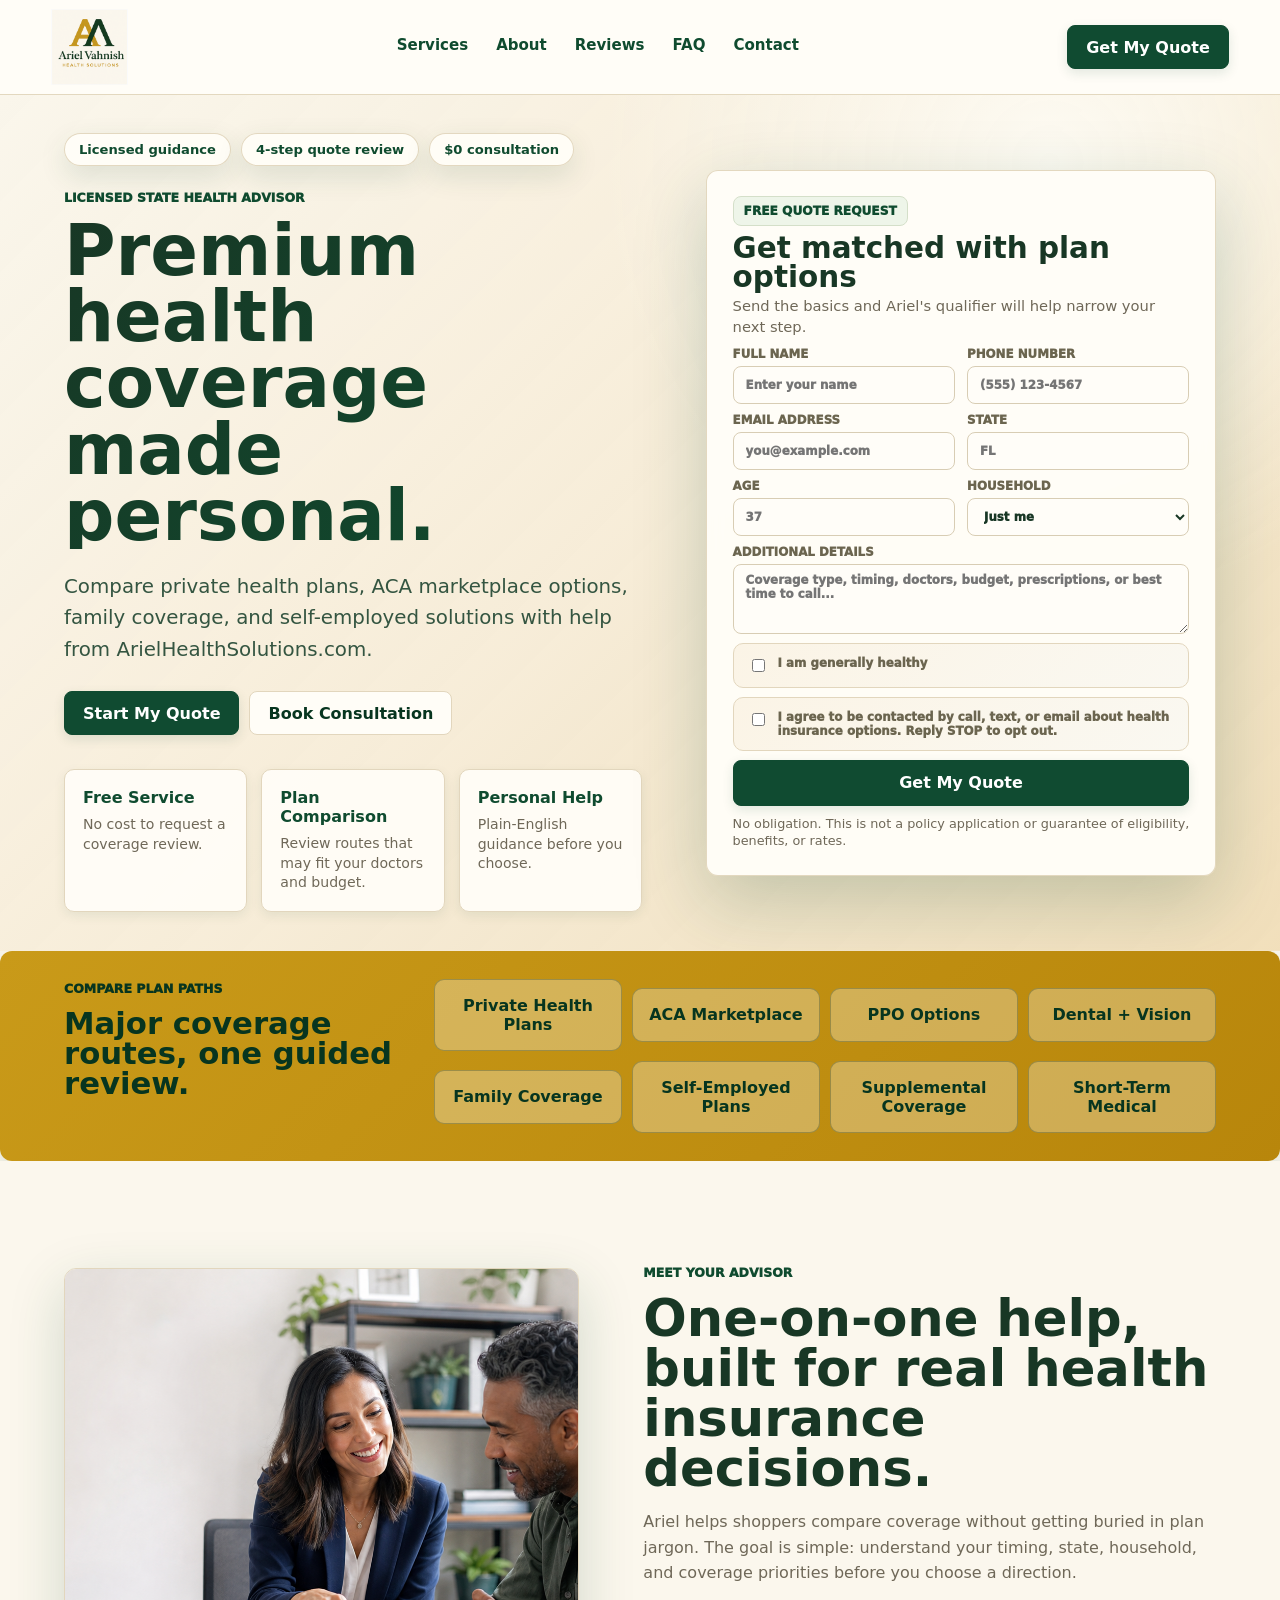
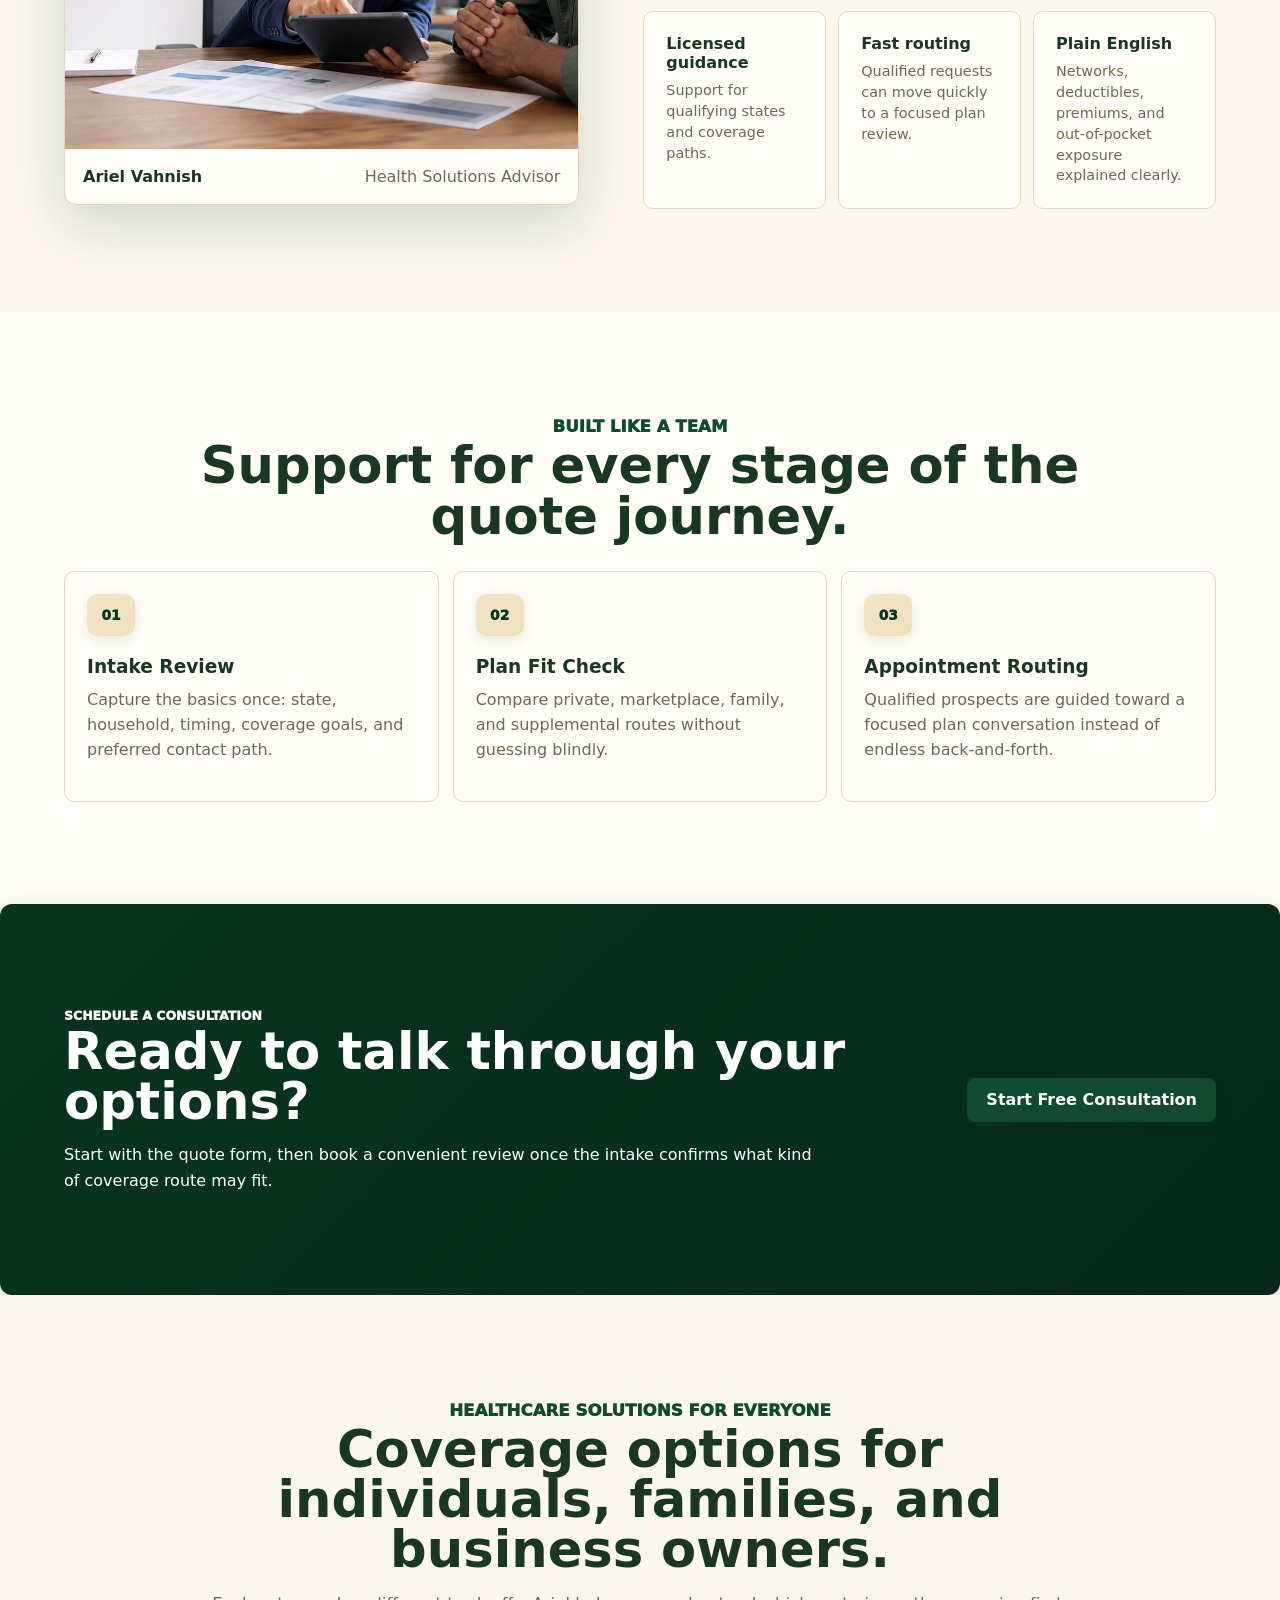
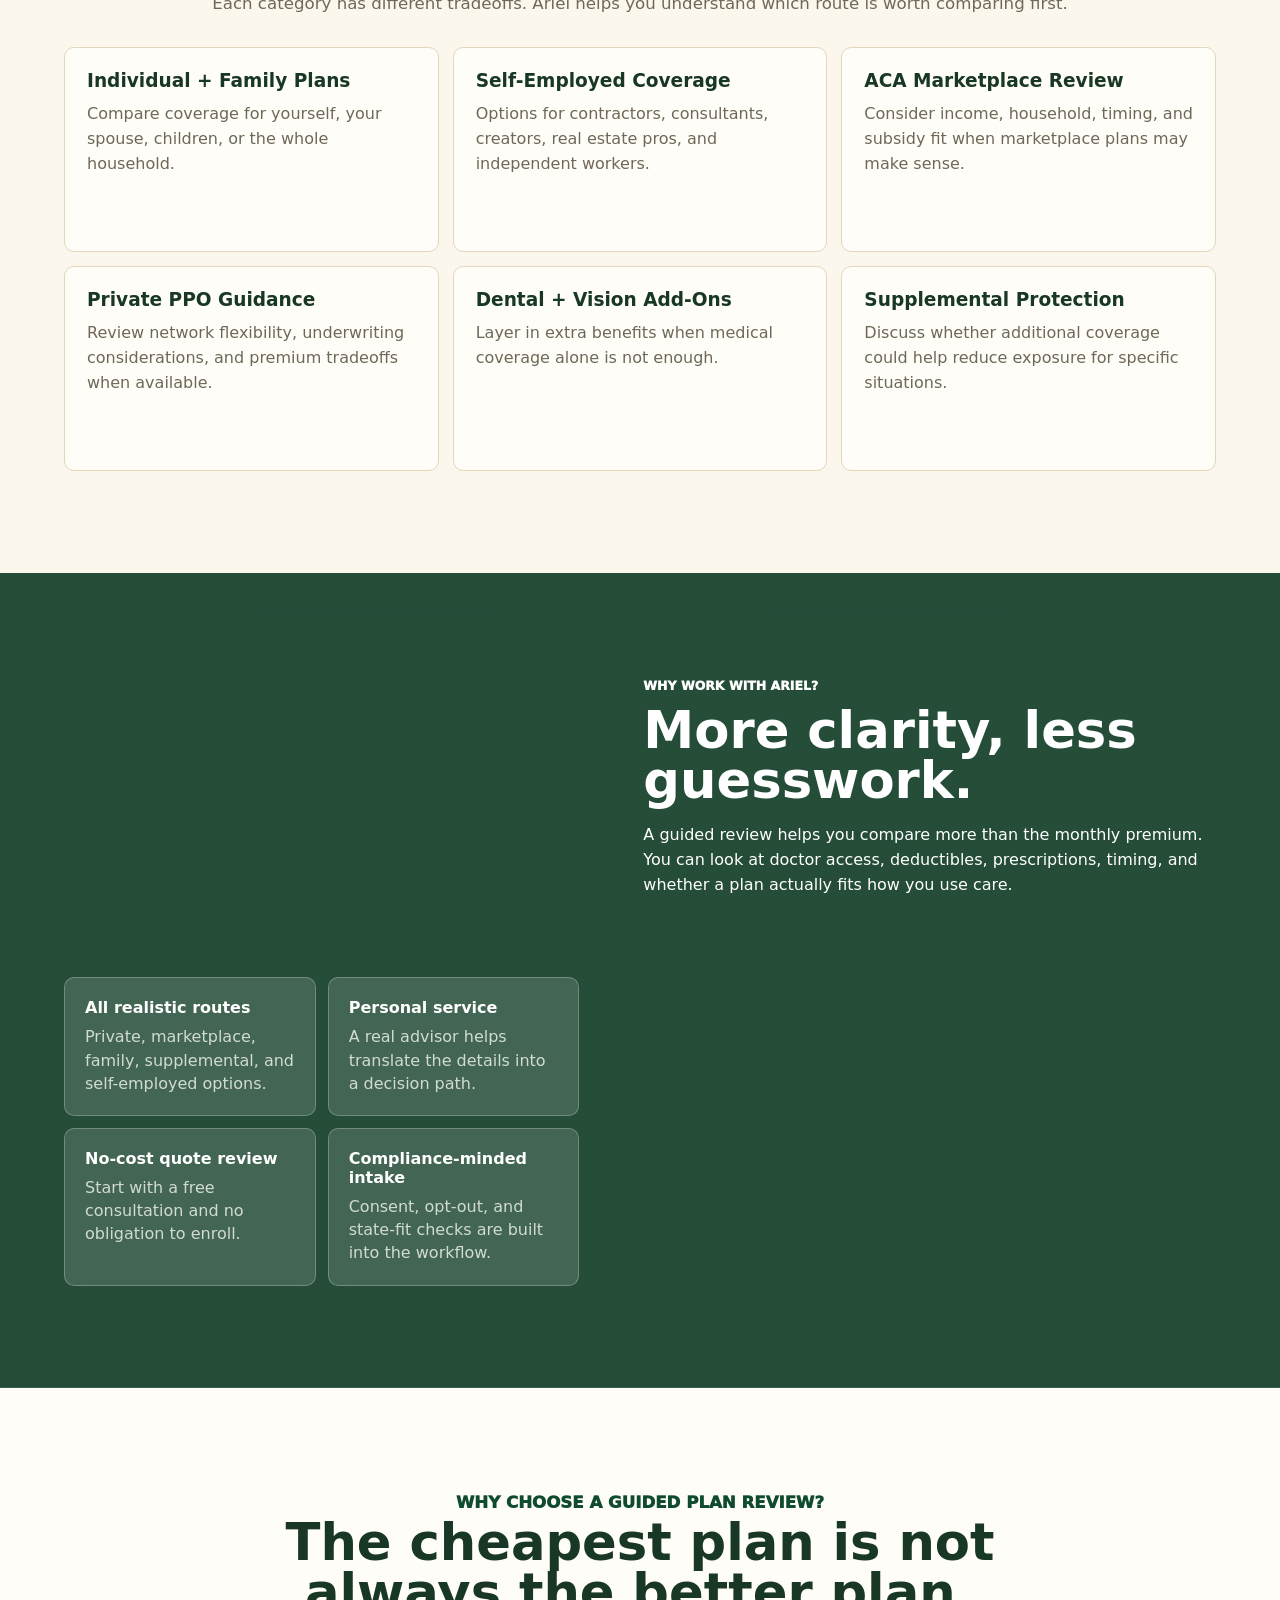
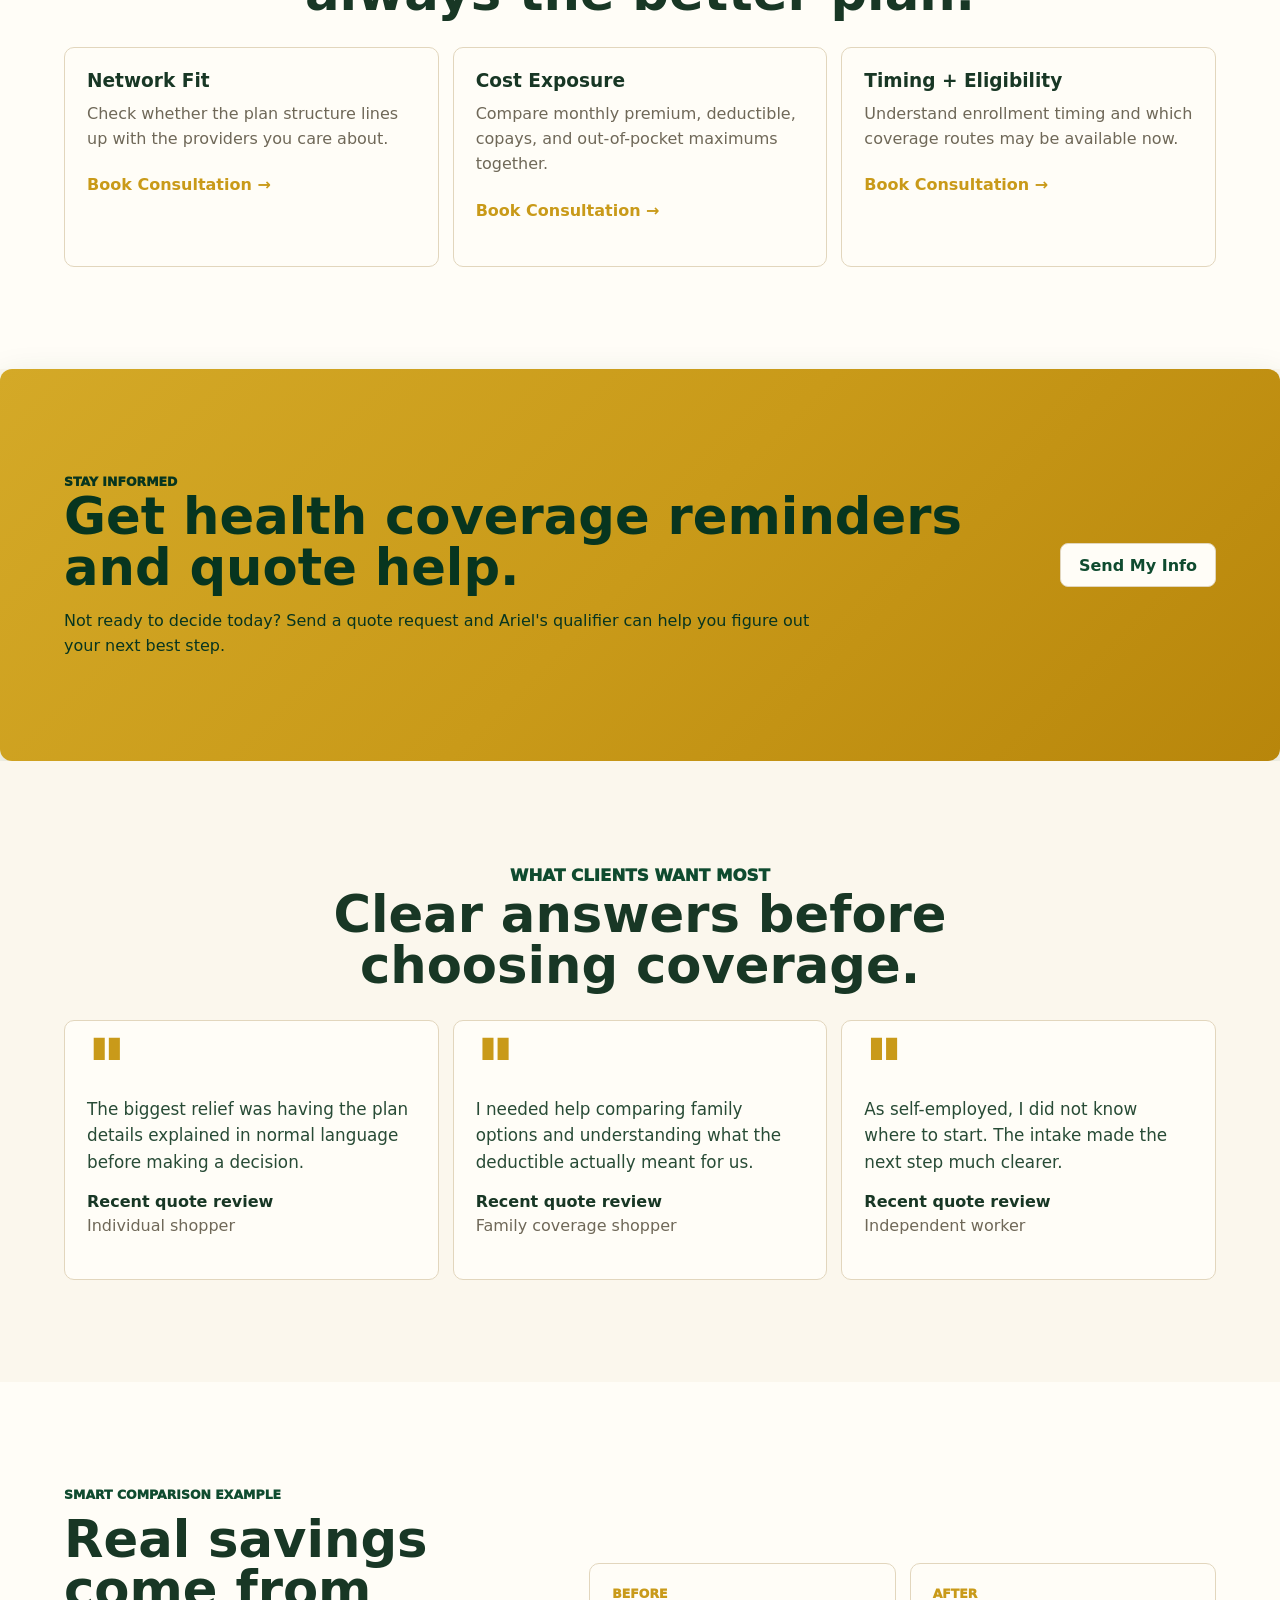
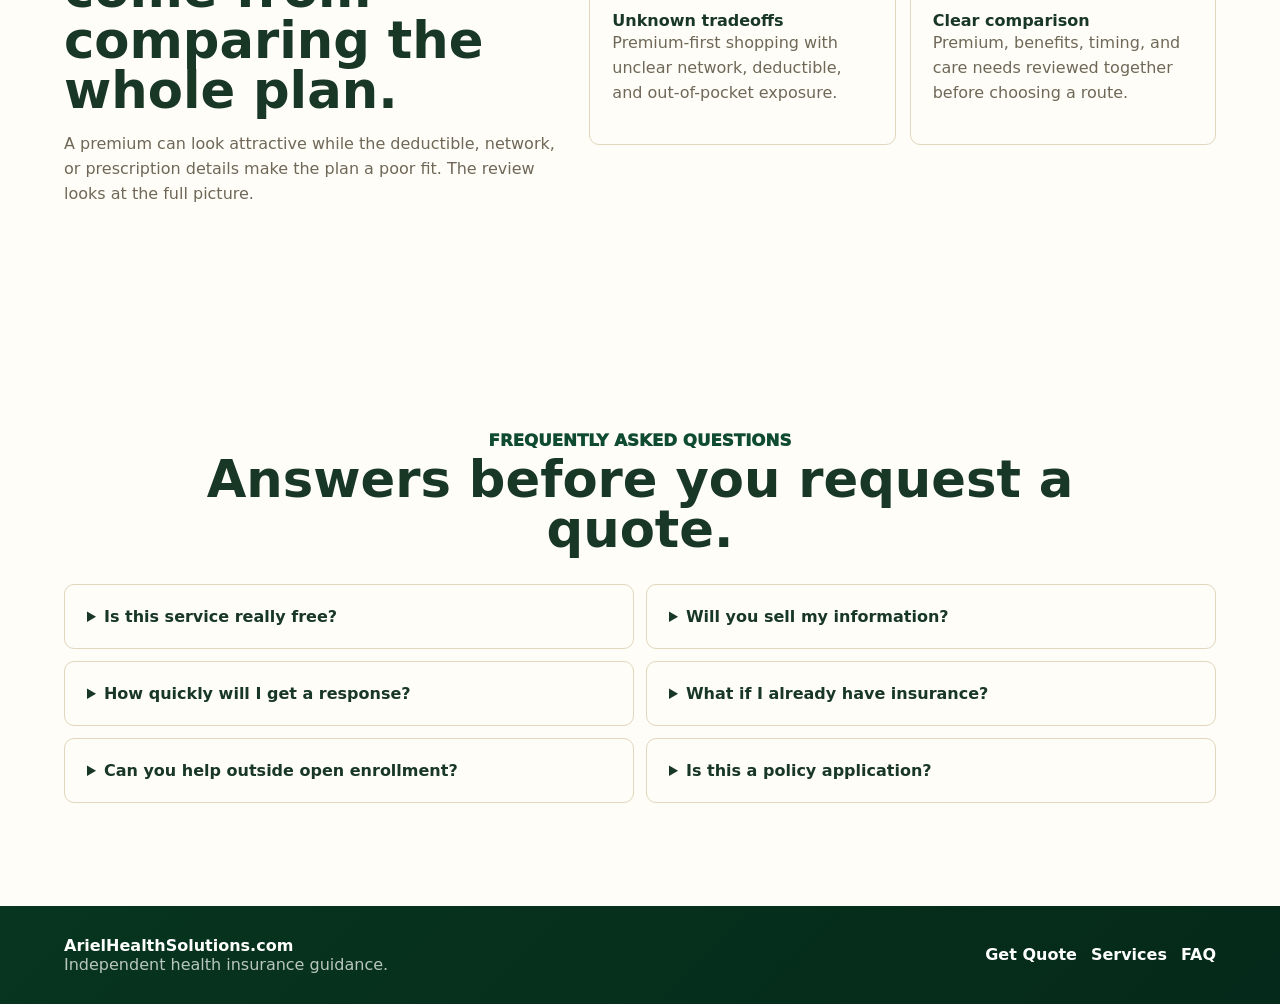
==== static/site.html @ a7f61a4c "Fix: remove conflicting root index.html to ensure landing page is served" ====
<!doctype html>
<html lang="en">
  <head>
    <meta charset="utf-8" />
    <meta name="viewport" content="width=device-width, initial-scale=1" />
    <meta
      name="description"
      content="ArielHealthSolutions.com helps individuals, families, and self-employed professionals compare health insurance options with a free guided quote review."
    />
    <title>ArielHealthSolutions.com</title>
    <link rel="canonical" href="https://arielhealthsolutions.com/" />
    <link rel="stylesheet" href="/static/site.css" />
  </head>
  <body>
    <header class="site-header" id="top">
      <a class="brand" href="#top" aria-label="ArielHealthSolutions.com home">
        <img class="brand-logo" src="/assets/ariel-vahnish-health-solutions-logo.png" alt="ArielHealthSolutions.com" />
      </a>
      <nav class="nav-links" aria-label="Primary navigation">
        <a href="#services">Services</a>
        <a href="#advisor">About</a>
        <a href="#reviews">Reviews</a>
        <a href="#faq">FAQ</a>
        <a href="#contact">Contact</a>
      </nav>
      <a class="nav-cta" href="#quote">Get My Quote</a>
    </header>

    <main>
      <section class="hero">
        <div class="hero-bg" aria-hidden="true"></div>
        <div class="hero-inner">
          <div class="hero-copy-block">
            <div class="hero-badges" aria-label="Service highlights">
              <span>Licensed guidance</span>
              <span>4-step quote review</span>
              <span>$0 consultation</span>
            </div>
            <p class="eyebrow">Licensed state health advisor</p>
            <h1>Premium health coverage made personal.</h1>
            <p class="hero-copy">
              Compare private health plans, ACA marketplace options, family coverage, and self-employed solutions with help from ArielHealthSolutions.com.
            </p>
            <div class="hero-actions">
              <a class="primary-link" href="#quote">Start My Quote</a>
              <a class="secondary-link" href="#booking">Book Consultation</a>
            </div>
            <div class="hero-feature-grid" aria-label="Quick reasons to request a quote">
              <article>
                <strong>Free Service</strong>
                <span>No cost to request a coverage review.</span>
              </article>
              <article>
                <strong>Plan Comparison</strong>
                <span>Review routes that may fit your doctors and budget.</span>
              </article>
              <article>
                <strong>Personal Help</strong>
                <span>Plain-English guidance before you choose.</span>
              </article>
            </div>
          </div>

          <form class="quote-form hero-form" id="quote" method="post" action="/quote" data-quote-form>
            <div class="form-heading">
              <span class="form-status" role="status" aria-live="polite" data-form-status>Free quote request</span>
              <h2>Get matched with plan options</h2>
              <p>Send the basics and Ariel's qualifier will help narrow your next step.</p>
            </div>
            <div class="field-grid">
              <label>
                Full name
                <input name="name" autocomplete="name" placeholder="Enter your name" required />
              </label>
              <label>
                Phone number
                <input name="phone" autocomplete="tel" inputmode="tel" placeholder="(555) 123-4567" required />
              </label>
            </div>
            <div class="field-grid">
              <label>
                Email address
                <input name="email" type="email" autocomplete="email" placeholder="you@example.com" />
              </label>
              <label>
                State
                <input name="state" autocomplete="address-level1" maxlength="2" placeholder="FL" required />
              </label>
            </div>
            <div class="field-grid">
              <label>
                Age
                <input name="age" type="number" min="18" max="99" inputmode="numeric" placeholder="37" />
              </label>
              <label>
                Household
                <select name="household_size">
                  <option value="1">Just me</option>
                  <option value="2">Two people</option>
                  <option value="3">Three people</option>
                  <option value="4">Four people</option>
                  <option value="5">Five or more</option>
                </select>
              </label>
            </div>
            <label>
              Additional details
              <textarea
                name="intent"
                rows="3"
                required
                placeholder="Coverage type, timing, doctors, budget, prescriptions, or best time to call..."
              ></textarea>
            </label>
            <label class="consent-row">
              <input type="checkbox" name="healthy" value="yes" />
              <span>I am generally healthy</span>
            </label>
            <label class="consent-row">
              <input type="checkbox" name="tcpa_consent" value="yes" required />
              <span>I agree to be contacted by call, text, or email about health insurance options. Reply STOP to opt out.</span>
            </label>
            <input type="hidden" name="source" value="Public Website" />
            <input
              type="hidden"
              name="consent_text"
              value="I agree to be contacted by call, text, or email about health insurance options. Reply STOP to opt out."
            />
            <button class="primary-button" type="submit">Get My Quote</button>
            <p class="form-note">No obligation. This is not a policy application or guarantee of eligibility, benefits, or rates.</p>
          </form>
        </div>
      </section>

      <section class="provider-strip" aria-label="Coverage comparison categories">
        <div>
          <p class="eyebrow">Compare plan paths</p>
          <h2>Major coverage routes, one guided review.</h2>
        </div>
        <div class="provider-marquee" aria-label="Common health coverage paths">
          <span>Private Health Plans</span>
          <span>ACA Marketplace</span>
          <span>PPO Options</span>
          <span>Dental + Vision</span>
          <span>Family Coverage</span>
          <span>Self-Employed Plans</span>
          <span>Supplemental Coverage</span>
          <span>Short-Term Medical</span>
        </div>
      </section>

      <section class="advisor-section" id="advisor">
        <div class="advisor-card">
          <img src="/assets/health-consultation-hero.png" alt="Health insurance consultation at a desk" />
          <div class="advisor-card-footer">
            <strong>Ariel Vahnish</strong>
            <span>Health Solutions Advisor</span>
          </div>
        </div>
        <div class="advisor-copy">
          <p class="eyebrow">Meet your advisor</p>
          <h2>One-on-one help, built for real health insurance decisions.</h2>
          <p>
            Ariel helps shoppers compare coverage without getting buried in plan jargon. The goal is simple: understand your timing, state, household, and coverage priorities before you choose a direction.
          </p>
          <div class="credential-grid">
            <article>
              <strong>Licensed guidance</strong>
              <span>Support for qualifying states and coverage paths.</span>
            </article>
            <article>
              <strong>Fast routing</strong>
              <span>Qualified requests can move quickly to a focused plan review.</span>
            </article>
            <article>
              <strong>Plain English</strong>
              <span>Networks, deductibles, premiums, and out-of-pocket exposure explained clearly.</span>
            </article>
          </div>
        </div>
      </section>

      <section class="team-section">
        <div class="section-heading centered">
          <p class="eyebrow">Built like a team</p>
          <h2>Support for every stage of the quote journey.</h2>
        </div>
        <div class="team-grid">
          <article>
            <span class="card-icon">01</span>
            <h3>Intake Review</h3>
            <p>Capture the basics once: state, household, timing, coverage goals, and preferred contact path.</p>
          </article>
          <article>
            <span class="card-icon">02</span>
            <h3>Plan Fit Check</h3>
            <p>Compare private, marketplace, family, and supplemental routes without guessing blindly.</p>
          </article>
          <article>
            <span class="card-icon">03</span>
            <h3>Appointment Routing</h3>
            <p>Qualified prospects are guided toward a focused plan conversation instead of endless back-and-forth.</p>
          </article>
        </div>
      </section>

      <section class="booking-section" id="booking">
        <div>
          <p class="eyebrow">Schedule a consultation</p>
          <h2>Ready to talk through your options?</h2>
          <p>
            Start with the quote form, then book a convenient review once the intake confirms what kind of coverage route may fit.
          </p>
        </div>
        <a class="primary-link" href="#quote">Start Free Consultation</a>
      </section>

      <section class="solutions-section" id="services">
        <div class="section-heading centered">
          <p class="eyebrow">Healthcare solutions for everyone</p>
          <h2>Coverage options for individuals, families, and business owners.</h2>
          <p>Each category has different tradeoffs. Ariel helps you understand which route is worth comparing first.</p>
        </div>
        <div class="solution-grid">
          <article>
            <h3>Individual + Family Plans</h3>
            <p>Compare coverage for yourself, your spouse, children, or the whole household.</p>
          </article>
          <article>
            <h3>Self-Employed Coverage</h3>
            <p>Options for contractors, consultants, creators, real estate pros, and independent workers.</p>
          </article>
          <article>
            <h3>ACA Marketplace Review</h3>
            <p>Consider income, household, timing, and subsidy fit when marketplace plans may make sense.</p>
          </article>
          <article>
            <h3>Private PPO Guidance</h3>
            <p>Review network flexibility, underwriting considerations, and premium tradeoffs when available.</p>
          </article>
          <article>
            <h3>Dental + Vision Add-Ons</h3>
            <p>Layer in extra benefits when medical coverage alone is not enough.</p>
          </article>
          <article>
            <h3>Supplemental Protection</h3>
            <p>Discuss whether additional coverage could help reduce exposure for specific situations.</p>
          </article>
        </div>
      </section>

      <section class="why-section">
        <div class="why-overlay" aria-hidden="true"></div>
        <div class="why-copy">
          <p class="eyebrow">Why work with Ariel?</p>
          <h2>More clarity, less guesswork.</h2>
          <p>
            A guided review helps you compare more than the monthly premium. You can look at doctor access, deductibles, prescriptions, timing, and whether a plan actually fits how you use care.
          </p>
        </div>
        <div class="why-grid">
          <article>
            <strong>All realistic routes</strong>
            <span>Private, marketplace, family, supplemental, and self-employed options.</span>
          </article>
          <article>
            <strong>Personal service</strong>
            <span>A real advisor helps translate the details into a decision path.</span>
          </article>
          <article>
            <strong>No-cost quote review</strong>
            <span>Start with a free consultation and no obligation to enroll.</span>
          </article>
          <article>
            <strong>Compliance-minded intake</strong>
            <span>Consent, opt-out, and state-fit checks are built into the workflow.</span>
          </article>
        </div>
      </section>

      <section class="plans-section">
        <div class="section-heading centered">
          <p class="eyebrow">Why choose a guided plan review?</p>
          <h2>The cheapest plan is not always the better plan.</h2>
        </div>
        <div class="plan-feature-grid">
          <article>
            <h3>Network Fit</h3>
            <p>Check whether the plan structure lines up with the providers you care about.</p>
            <a href="#quote">Book Consultation →</a>
          </article>
          <article>
            <h3>Cost Exposure</h3>
            <p>Compare monthly premium, deductible, copays, and out-of-pocket maximums together.</p>
            <a href="#quote">Book Consultation →</a>
          </article>
          <article>
            <h3>Timing + Eligibility</h3>
            <p>Understand enrollment timing and which coverage routes may be available now.</p>
            <a href="#quote">Book Consultation →</a>
          </article>
        </div>
      </section>

      <section class="newsletter-section" id="contact">
        <div>
          <p class="eyebrow">Stay informed</p>
          <h2>Get health coverage reminders and quote help.</h2>
          <p>Not ready to decide today? Send a quote request and Ariel's qualifier can help you figure out your next best step.</p>
        </div>
        <a class="secondary-link light" href="#quote">Send My Info</a>
      </section>

      <section class="reviews-section" id="reviews">
        <div class="section-heading centered">
          <p class="eyebrow">What clients want most</p>
          <h2>Clear answers before choosing coverage.</h2>
        </div>
        <div class="review-grid">
          <article>
            <span class="quote-mark">"</span>
            <p>The biggest relief was having the plan details explained in normal language before making a decision.</p>
            <strong>Recent quote review</strong>
            <span>Individual shopper</span>
          </article>
          <article>
            <span class="quote-mark">"</span>
            <p>I needed help comparing family options and understanding what the deductible actually meant for us.</p>
            <strong>Recent quote review</strong>
            <span>Family coverage shopper</span>
          </article>
          <article>
            <span class="quote-mark">"</span>
            <p>As self-employed, I did not know where to start. The intake made the next step much clearer.</p>
            <strong>Recent quote review</strong>
            <span>Independent worker</span>
          </article>
        </div>
      </section>

      <section class="savings-story">
        <div class="story-copy">
          <p class="eyebrow">Smart comparison example</p>
          <h2>Real savings come from comparing the whole plan.</h2>
          <p>
            A premium can look attractive while the deductible, network, or prescription details make the plan a poor fit. The review looks at the full picture.
          </p>
        </div>
        <div class="before-after">
          <article>
            <span>Before</span>
            <strong>Unknown tradeoffs</strong>
            <p>Premium-first shopping with unclear network, deductible, and out-of-pocket exposure.</p>
          </article>
          <article>
            <span>After</span>
            <strong>Clear comparison</strong>
            <p>Premium, benefits, timing, and care needs reviewed together before choosing a route.</p>
          </article>
        </div>
      </section>

      <section class="faq-section" id="faq">
        <div class="section-heading centered">
          <p class="eyebrow">Frequently asked questions</p>
          <h2>Answers before you request a quote.</h2>
        </div>
        <div class="faq-grid">
          <details>
            <summary>Is this service really free?</summary>
            <p>Yes. The quote request and initial consultation are free and have no obligation.</p>
          </details>
          <details>
            <summary>Will you sell my information?</summary>
            <p>Your request is used to follow up about health coverage options. You can opt out of text outreach by replying STOP.</p>
          </details>
          <details>
            <summary>How quickly will I get a response?</summary>
            <p>The qualifier is designed for fast follow-up, with timing depending on your request and contact availability.</p>
          </details>
          <details>
            <summary>What if I already have insurance?</summary>
            <p>You can still compare whether another route may fit your timing, budget, doctors, or household better.</p>
          </details>
          <details>
            <summary>Can you help outside open enrollment?</summary>
            <p>Possibly. Availability depends on your state, eligibility, timing, and whether private options fit your situation.</p>
          </details>
          <details>
            <summary>Is this a policy application?</summary>
            <p>No. This starts a quote review. Final eligibility, benefits, and rates depend on the plan and application details.</p>
          </details>
        </div>
      </section>
    </main>

    <footer class="site-footer">
      <div>
        <strong>ArielHealthSolutions.com</strong>
        <span>Independent health insurance guidance.</span>
      </div>
      <div class="footer-links">
        <a href="#quote">Get Quote</a>
        <a href="#services">Services</a>
        <a href="#faq">FAQ</a>
      </div>
    </footer>

    <a class="sticky-quote" href="#quote">Get My Quote</a>

    <script src="/static/site.js"></script>
  </body>
</html>
---- static/site.css ----
:root {
  color-scheme: light;
  --ink: #183725;
  --muted: #6f6858;
  --line: #e2d6bd;
  --paper: #fbf7ed;
  --panel: #fffdf7;
  --blue-soft: #f6ecd8;
  --blue: #104b31;
  --blue-dark: #07351f;
  --green: #0f4b2f;
  --green-soft: #eef5e9;
  --gold: #c99a19;
  --orange: #c99a19;
  --cream: #fbf7ed;
  --shadow: 0 18px 55px rgba(16, 75, 49, 0.18);
  --shadow-sm: 0 4px 12px rgba(16, 75, 49, 0.12);
  --shadow-lg: 0 24px 72px rgba(16, 75, 49, 0.22);
}

* {
  box-sizing: border-box;
}

html {
  scroll-behavior: smooth;
}

@keyframes fadeInUp {
  from {
    opacity: 0;
    transform: translateY(20px);
  }
  to {
    opacity: 1;
    transform: translateY(0);
  }
}

@keyframes slideInLeft {
  from {
    opacity: 0;
    transform: translateX(-30px);
  }
  to {
    opacity: 1;
    transform: translateX(0);
  }
}

@keyframes pulse {
  0%, 100% {
    opacity: 1;
  }
  50% {
    opacity: 0.85;
  }
}

@keyframes shimmer {
  0% {
    background-position: -1000px 0;
  }
  100% {
    background-position: 1000px 0;
  }
}

body {
  margin: 0;
  background: var(--paper);
  color: var(--ink);
  font-family: Inter, ui-sans-serif, system-ui, -apple-system, BlinkMacSystemFont, "Segoe UI", sans-serif;
}

button,
input,
select,
textarea {
  font: inherit;
}

a {
  color: inherit;
  text-decoration: none;
}

.site-header {
  align-items: center;
  background: rgba(255, 253, 247, 0.98);
  border-bottom: 1px solid rgba(226, 214, 189, 0.94);
  display: flex;
  gap: 22px;
  justify-content: space-between;
  left: 0;
  min-height: 94px;
  padding: 9px clamp(18px, 4vw, 58px);
  position: sticky;
  right: 0;
  top: 0;
  z-index: 20;
  backdrop-filter: blur(8px);
}

.brand {
  align-items: center;
  display: inline-flex;
  min-width: max-content;
}

.brand-logo {
  display: block;
  height: 76px;
  object-fit: contain;
  width: auto;
}

.nav-links {
  align-items: center;
  display: flex;
  gap: clamp(14px, 2.6vw, 28px);
}

.nav-links a {
  color: var(--green);
  font-size: 0.94rem;
  font-weight: 850;
  transition: all 0.3s ease;
  position: relative;
  padding-bottom: 4px;
}

.nav-links a:hover {
  color: var(--blue);
}

.nav-links a::after {
  content: '';
  position: absolute;
  bottom: 0;
  left: 0;
  width: 0;
  height: 2px;
  background: var(--blue);
  transition: width 0.3s ease;
}

.nav-links a:hover::after {
  width: 100%;
}

.nav-cta,
.primary-link,
.secondary-link,
.primary-button {
  align-items: center;
  border-radius: 8px;
  display: inline-flex;
  font-weight: 900;
  justify-content: center;
  min-height: 44px;
  padding: 0 18px;
  transition: all 0.3s cubic-bezier(0.16, 1, 0.3, 1);
}

.nav-cta,
.primary-link,
.primary-button {
  background: var(--blue);
  border: 1px solid var(--blue);
  color: #fff;
  box-shadow: var(--shadow-sm);
}

.nav-cta:hover,
.primary-link:hover,
.primary-button:hover {
  background: var(--blue-dark);
  border-color: var(--blue-dark);
  box-shadow: var(--shadow);
  transform: translateY(-2px);
}

.nav-cta:active,
.primary-link:active,
.primary-button:active {
  transform: translateY(0);
}

.secondary-link {
  background: var(--panel);
  border: 1px solid var(--line);
  color: var(--blue-dark);
  transition: all 0.3s ease;
}

.secondary-link:hover {
  border-color: var(--blue);
  background: #fafaf7;
  transform: translateY(-1px);
}

.secondary-link.light {
  background: var(--panel);
  color: var(--green);
}

.hero {
  background: var(--blue-soft);
  min-height: calc(100vh - 164px);
  overflow: hidden;
  position: relative;
}

.hero-bg {
  background:
    radial-gradient(circle at 82% 8%, rgba(255, 253, 247, 0.9), transparent 34%),
    linear-gradient(135deg, rgba(251, 247, 237, 0.98) 0%, rgba(246, 236, 216, 0.92) 50%, rgba(240, 220, 180, 0.85) 100%),
    url("health-consultation-hero.png");
  background-position: center;
  background-size: cover;
  inset: 0;
  opacity: 0.95;
  position: absolute;
}

.hero-inner {
  align-items: center;
  display: grid;
  gap: clamp(28px, 5vw, 72px);
  grid-template-columns: minmax(0, 1fr) minmax(380px, 510px);
  min-height: calc(100vh - 164px);
  padding: clamp(22px, 3vw, 42px) clamp(18px, 5vw, 72px) clamp(24px, 3vw, 44px);
  position: relative;
  z-index: 1;
}

.hero-copy-block {
  max-width: 760px;
  animation: slideInLeft 0.8s cubic-bezier(0.16, 1, 0.3, 1);
}

.hero-badges {
  display: flex;
  flex-wrap: wrap;
  gap: 10px;
  margin-bottom: 22px;
  animation: fadeInUp 0.8s ease-out;
}

.hero-badges span {
  background: rgba(255, 253, 247, 0.96);
  border: 1px solid rgba(226, 214, 189, 0.95);
  border-radius: 999px;
  box-shadow: 0 10px 28px rgba(16, 75, 49, 0.12);
  color: var(--green);
  font-size: 0.82rem;
  font-weight: 850;
  padding: 8px 14px;
  transition: all 0.3s ease;
}

.hero-badges span:hover {
  transform: translateY(-2px);
  box-shadow: 0 14px 36px rgba(16, 75, 49, 0.18);
  background: rgba(255, 253, 247, 1);
}

.eyebrow {
  color: var(--green);
  font-size: 0.78rem;
  font-weight: 950;
  letter-spacing: 0;
  margin: 0 0 10px;
  text-transform: uppercase;
}

h1,
h2,
h3,
p {
  margin-top: 0;
}

h1 {
  font-size: clamp(3rem, 5.5vw, 5.65rem);
  line-height: 0.94;
  margin-bottom: 22px;
  max-width: 13ch;
  background: linear-gradient(135deg, #183725 0%, #0f4b2f 100%);
  -webkit-background-clip: text;
  -webkit-text-fill-color: transparent;
  background-clip: text;
}

h2 {
  font-size: clamp(2rem, 4vw, 3.5rem);
  line-height: 0.98;
  margin-bottom: 16px;
}

h3 {
  font-size: 1.16rem;
  margin-bottom: 10px;
}

p {
  color: var(--muted);
  line-height: 1.58;
}

.hero-copy {
  color: #345541;
  font-size: clamp(1.05rem, 1.65vw, 1.24rem);
  max-width: 700px;
}

.hero-actions {
  display: flex;
  flex-wrap: wrap;
  gap: 10px;
  margin-top: 26px;
  animation: fadeInUp 0.9s cubic-bezier(0.16, 1, 0.3, 1) 0.1s backwards;
}

.hero-feature-grid {
  display: grid;
  gap: 14px;
  grid-template-columns: repeat(3, minmax(0, 1fr));
  margin-top: 34px;
}

.hero-feature-grid article {
  background: rgba(255, 253, 247, 0.96);
  border: 1px solid var(--line);
  border-radius: 10px;
  min-height: 112px;
  padding: 18px;
  transition: all 0.3s cubic-bezier(0.16, 1, 0.3, 1);
  box-shadow: 0 4px 12px rgba(16, 75, 49, 0.08);
}

.hero-feature-grid article:hover {
  transform: translateY(-4px);
  box-shadow: 0 12px 32px rgba(16, 75, 49, 0.15);
  background: rgba(255, 253, 247, 1);
  border-color: var(--gold);
}

.hero-feature-grid strong,
.hero-feature-grid span {
  display: block;
}

.hero-feature-grid strong {
  color: var(--green);
  font-size: 1rem;
  margin-bottom: 8px;
}

.hero-feature-grid span {
  color: var(--muted);
  font-size: 0.88rem;
  line-height: 1.4;
}

.quote-form {
  background: rgba(255, 253, 247, 0.98);
  border: 1px solid rgba(226, 214, 189, 0.95);
  border-radius: 12px;
  box-shadow: var(--shadow-lg);
  display: grid;
  gap: 9px;
  padding: clamp(16px, 2vw, 28px);
  animation: fadeInUp 1s cubic-bezier(0.16, 1, 0.3, 1) 0.2s backwards;
  backdrop-filter: blur(8px);
}

.form-heading h2 {
  font-size: clamp(1.55rem, 2.3vw, 2.08rem);
  margin-bottom: 4px;
}

.form-heading p {
  font-size: 0.92rem;
  line-height: 1.42;
  margin-bottom: 0;
}

.form-status {
  align-items: center;
  background: var(--green-soft);
  border: 1px solid #d4dfc9;
  border-radius: 8px;
  color: var(--green);
  display: inline-flex;
  font-size: 0.76rem;
  font-weight: 950;
  margin-bottom: 8px;
  min-height: 30px;
  padding: 6px 10px;
  text-transform: uppercase;
}

.field-grid {
  display: grid;
  gap: 12px;
  grid-template-columns: repeat(2, minmax(0, 1fr));
}

label {
  color: #6b654f;
  display: grid;
  font-size: 0.74rem;
  font-weight: 950;
  gap: 5px;
  text-transform: uppercase;
}

input,
select,
textarea {
  background: #fffdf8;
  border: 1.5px solid #d8cdb4;
  border-radius: 8px;
  color: var(--ink);
  min-height: 38px;
  outline: none;
  padding: 8px 12px;
  width: 100%;
  transition: all 0.3s ease;
}

textarea {
  min-height: 70px;
  resize: vertical;
}

input:focus,
select:focus,
textarea:focus {
  border-color: var(--gold);
  box-shadow: 0 0 0 4px rgba(201, 154, 25, 0.15), inset 0 0 0 1px rgba(201, 154, 25, 0.1);
  background: #fffef9;
  transform: scale(1.01);
}

.consent-row {
  align-items: flex-start;
  background: linear-gradient(135deg, #fbf4e6 0%, #faf8f1 100%);
  border: 1px solid var(--line);
  border-radius: 10px;
  display: flex;
  gap: 10px;
  padding: 12px 14px;
  text-transform: none;
  transition: all 0.3s ease;
}

.consent-row:hover {
  background: linear-gradient(135deg, #fdf6e8 0%, #fcfaf3 100%);
  border-color: rgba(201, 154, 25, 0.3);
}

.consent-row input {
  flex: 0 0 auto;
  margin-top: 3px;
  min-height: auto;
  width: auto;
}

.primary-button {
  cursor: pointer;
  min-height: 46px;
  width: 100%;
}

.form-note {
  font-size: 0.8rem;
  line-height: 1.35;
  margin-bottom: 0;
}

.provider-strip {
  background: linear-gradient(135deg, var(--orange) 0%, #b8860b 100%);
  color: var(--blue-dark);
  display: grid;
  gap: 18px;
  grid-template-columns: minmax(240px, 0.45fr) minmax(0, 1fr);
  padding: 28px clamp(18px, 5vw, 72px);
  border-radius: 12px;
  box-shadow: 0 12px 36px rgba(16, 75, 49, 0.15);
}

.provider-strip .eyebrow,
.provider-strip h2 {
  color: var(--blue-dark);
}

.provider-strip h2 {
  font-size: clamp(1.55rem, 2.4vw, 2.35rem);
  margin: 0;
}

.provider-marquee {
  align-items: center;
  display: grid;
  gap: 10px;
  grid-template-columns: repeat(4, minmax(0, 1fr));
}

.provider-marquee span {
  background: rgba(255, 253, 247, 0.3);
  border: 1px solid rgba(24, 55, 37, 0.3);
  border-radius: 10px;
  color: var(--blue-dark);
  font-weight: 900;
  min-height: 54px;
  padding: 16px;
  text-align: center;
  transition: all 0.3s ease;
}

.provider-marquee span:hover {
  background: rgba(255, 253, 247, 0.5);
  border-color: rgba(24, 55, 37, 0.5);
  transform: translateY(-2px);
}

.advisor-section,
.team-section,
.booking-section,
.solutions-section,
.why-section,
.plans-section,
.newsletter-section,
.reviews-section,
.savings-story,
.faq-section,
.site-footer {
  padding: clamp(56px, 8vw, 104px) clamp(18px, 5vw, 72px);
}

.advisor-section {
  align-items: center;
  background: var(--paper);
  display: grid;
  gap: clamp(28px, 5vw, 72px);
  grid-template-columns: minmax(320px, 0.9fr) minmax(0, 1fr);
}

.advisor-card {
  background: var(--panel);
  border: 1px solid var(--line);
  border-radius: 12px;
  box-shadow: var(--shadow);
  overflow: hidden;
  transition: all 0.3s cubic-bezier(0.16, 1, 0.3, 1);
}

.advisor-card:hover {
  transform: translateY(-8px);
  box-shadow: var(--shadow-lg);
}

.advisor-card img {
  display: block;
  height: 480px;
  object-fit: cover;
  object-position: 68% center;
  width: 100%;
}

.advisor-card-footer {
  align-items: center;
  display: flex;
  justify-content: space-between;
  gap: 16px;
  padding: 18px;
}

.advisor-card-footer strong,
.advisor-card-footer span {
  display: block;
}

.advisor-card-footer span {
  color: var(--muted);
}

.advisor-copy {
  max-width: 720px;
}

.credential-grid {
  display: grid;
  gap: 12px;
  grid-template-columns: repeat(3, minmax(0, 1fr));
  margin-top: 26px;
}

.credential-grid article,
.team-grid article,
.solution-grid article,
.plan-feature-grid article,
.review-grid article,
.before-after article,
details {
  background: var(--panel);
  border: 1px solid var(--line);
  border-radius: 10px;
  padding: 22px;
  transition: all 0.3s ease;
}

.credential-grid article:hover,
.team-grid article:hover,
.solution-grid article:hover,
.plan-feature-grid article:hover,
.review-grid article:hover {
  transform: translateY(-4px);
  box-shadow: 0 12px 28px rgba(16, 75, 49, 0.12);
  border-color: rgba(201, 154, 25, 0.4);
}

.credential-grid strong,
.credential-grid span {
  display: block;
}

.credential-grid strong {
  margin-bottom: 8px;
}

.credential-grid span {
  color: var(--muted);
  font-size: 0.9rem;
  line-height: 1.45;
}

.team-section,
.plans-section,
.faq-section {
  background: var(--panel);
}

.section-heading {
  margin-bottom: 30px;
}

.section-heading.centered {
  margin-left: auto;
  margin-right: auto;
  max-width: 880px;
  text-align: center;
}

.section-heading p {
  font-size: 1.04rem;
  margin-bottom: 0;
}

.team-grid,
.plan-feature-grid,
.review-grid {
  display: grid;
  gap: 14px;
  grid-template-columns: repeat(3, minmax(0, 1fr));
}

.card-icon {
  align-items: center;
  background: linear-gradient(135deg, #f3e5c4 0%, #efe0bc 100%);
  border-radius: 10px;
  color: var(--blue-dark);
  display: inline-flex;
  font-size: 0.86rem;
  font-weight: 950;
  height: 42px;
  justify-content: center;
  margin-bottom: 20px;
  width: 48px;
  box-shadow: 0 4px 12px rgba(16, 75, 49, 0.1);
  transition: all 0.3s ease;
}

.card-icon:hover {
  transform: scale(1.08);
  box-shadow: 0 8px 20px rgba(16, 75, 49, 0.15);
}

.booking-section {
  align-items: center;
  background: linear-gradient(135deg, var(--blue-dark) 0%, #05291a 100%);
  color: #fff;
  display: grid;
  gap: 22px;
  grid-template-columns: minmax(0, 1fr) auto;
  border-radius: 12px;
  box-shadow: 0 12px 36px rgba(16, 75, 49, 0.2);
}

.booking-section .eyebrow,
.booking-section h2,
.booking-section p {
  color: #fff;
}

.booking-section p {
  max-width: 760px;
  margin-bottom: 0;
}

.solutions-section {
  background: var(--paper);
}

.solution-grid {
  display: grid;
  gap: 14px;
  grid-template-columns: repeat(3, minmax(0, 1fr));
}

.solution-grid article {
  min-height: 205px;
}

.why-section {
  background:
    linear-gradient(rgba(7, 53, 31, 0.88), rgba(7, 53, 31, 0.88)),
    url("health-consultation-hero.png");
  background-position: center;
  background-size: cover;
  color: #fff;
  display: grid;
  gap: clamp(28px, 5vw, 70px);
  grid-template-columns: minmax(0, 0.9fr) minmax(360px, 1fr);
}

.why-section .eyebrow,
.why-section h2,
.why-section p {
  color: #fff;
}

.why-grid {
  display: grid;
  gap: 12px;
  grid-template-columns: repeat(2, minmax(0, 1fr));
}

.why-grid article {
  background: rgba(255, 255, 255, 0.14);
  border: 1px solid rgba(255, 255, 255, 0.25);
  border-radius: 10px;
  padding: 20px;
  transition: all 0.3s ease;
  backdrop-filter: blur(8px);
}

.why-grid article:hover {
  background: rgba(255, 255, 255, 0.18);
  border-color: rgba(201, 154, 25, 0.3);
  transform: translateY(-4px);
  box-shadow: 0 12px 28px rgba(0, 0, 0, 0.1);
}

.why-grid strong,
.why-grid span {
  display: block;
}

.why-grid strong {
  color: #fff;
  margin-bottom: 8px;
}

.why-grid span {
  color: rgba(255, 255, 255, 0.76);
  line-height: 1.45;
}

.plan-feature-grid article {
  min-height: 220px;
}

.plan-feature-grid a {
  color: var(--gold);
  display: inline-block;
  font-weight: 900;
  margin-top: 8px;
}

.newsletter-section {
  align-items: center;
  background: linear-gradient(135deg, #d4a927 0%, #c99a19 50%, #b8860b 100%);
  color: var(--blue-dark);
  display: grid;
  gap: 20px;
  grid-template-columns: minmax(0, 1fr) auto;
  border-radius: 12px;
  box-shadow: 0 12px 36px rgba(16, 75, 49, 0.15);
}

.newsletter-section .eyebrow,
.newsletter-section h2,
.newsletter-section p {
  color: var(--blue-dark);
}

.newsletter-section p {
  max-width: 760px;
  margin-bottom: 0;
}

.reviews-section {
  background: var(--paper);
}

.review-grid article {
  min-height: 260px;
}

.quote-mark {
  color: var(--gold);
  display: block;
  font-size: 4.4rem;
  font-weight: 950;
  line-height: 0.75;
}

.review-grid p {
  color: #284b36;
  font-size: 1.05rem;
}

.review-grid strong,
.review-grid span:last-child {
  display: block;
}

.review-grid span:last-child {
  color: var(--muted);
  margin-top: 5px;
}

.savings-story {
  align-items: center;
  background: var(--panel);
  display: grid;
  gap: 24px;
  grid-template-columns: minmax(0, 0.8fr) minmax(360px, 1fr);
}

.before-after {
  display: grid;
  gap: 14px;
  grid-template-columns: repeat(2, minmax(0, 1fr));
}

.before-after span,
.before-after strong {
  display: block;
}

.before-after span {
  color: var(--gold);
  font-size: 0.78rem;
  font-weight: 950;
  margin-bottom: 10px;
  text-transform: uppercase;
}

.faq-grid {
  display: grid;
  gap: 12px;
  grid-template-columns: repeat(2, minmax(0, 1fr));
}

summary {
  cursor: pointer;
  font-weight: 900;
}

details p {
  margin: 12px 0 0;
}

.site-footer {
  align-items: center;
  background: linear-gradient(135deg, var(--blue-dark) 0%, #05291a 100%);
  color: #fff;
  display: flex;
  justify-content: space-between;
  padding-bottom: 30px;
  padding-top: 30px;
}

.site-footer strong,
.site-footer span {
  display: block;
}

.site-footer span {
  color: rgba(255, 255, 255, 0.72);
}

.footer-links {
  display: flex;
  flex-wrap: wrap;
  gap: 14px;
}

.footer-links a {
  color: #fff;
  font-weight: 850;
}

.sticky-quote {
  background: linear-gradient(135deg, var(--blue) 0%, var(--blue-dark) 100%);
  border-radius: 10px;
  bottom: 14px;
  box-shadow: 0 20px 48px rgba(16, 75, 49, 0.32);
  color: #fff;
  display: none;
  font-weight: 950;
  left: 18px;
  min-height: 48px;
  padding: 14px 18px;
  position: fixed;
  right: 18px;
  text-align: center;
  z-index: 30;
  transition: all 0.3s cubic-bezier(0.16, 1, 0.3, 1);
  animation: slideInUp 0.5s ease-out;
}

@keyframes slideInUp {
  from {
    opacity: 0;
    transform: translateY(40px);
  }
  to {
    opacity: 1;
    transform: translateY(0);
  }
}

.sticky-quote:hover {
  transform: translateY(-2px);
  box-shadow: 0 24px 56px rgba(16, 75, 49, 0.36);
}

.sticky-quote.is-hidden {
  display: none;
}

.thank-you-page {
  align-items: center;
  background: var(--paper);
  display: flex;
  min-height: 100vh;
  padding: clamp(24px, 6vw, 72px);
}

.thank-you-panel {
  background: var(--panel);
  border: 1px solid var(--line);
  border-radius: 12px;
  box-shadow: var(--shadow-lg);
  margin: 0 auto;
  max-width: 720px;
  padding: clamp(28px, 6vw, 56px);
  text-align: center;
  animation: fadeInUp 0.8s cubic-bezier(0.16, 1, 0.3, 1);
}

.thank-you-panel .brand-logo {
  height: 120px;
  margin: 0 auto 24px;
}

.thank-you-panel h1 {
  font-size: clamp(2.25rem, 5vw, 4.35rem);
  max-width: none;
}

.thank-you-panel p {
  font-size: 1.08rem;
  margin-left: auto;
  margin-right: auto;
  max-width: 560px;
}

.thank-you-panel .primary-link {
  margin-top: 16px;
}

@media (max-width: 1120px) {
  .hero-inner,
  .provider-strip,
  .advisor-section,
  .why-section,
  .savings-story {
    grid-template-columns: 1fr;
  }

  .hero-inner {
    align-items: start;
  }

  .hero-copy-block,
  .hero-form {
    max-width: 780px;
  }

  .provider-marquee,
  .solution-grid,
  .credential-grid {
    grid-template-columns: repeat(2, minmax(0, 1fr));
  }
}

@media (max-width: 780px) {
  .site-header {
    min-height: 78px;
    padding: 10px 14px;
  }

  .brand-logo {
    height: 58px;
  }

  .nav-links {
    display: none;
  }

  .nav-cta {
    min-height: 40px;
    padding: 0 13px;
  }

  .hero,
  .hero-inner {
    min-height: auto;
  }

  .hero-bg {
    background:
      linear-gradient(0deg, rgba(251, 247, 237, 1) 0%, rgba(251, 247, 237, 0.96) 52%, rgba(246, 236, 216, 0.74) 100%),
      url("health-consultation-hero.png");
    background-position: 58% top;
    background-size: auto 560px;
    background-repeat: no-repeat;
  }

  .hero-inner {
    gap: 24px;
    padding: 210px 18px 48px;
  }

  h1 {
    font-size: clamp(2.65rem, 13vw, 4.2rem);
  }

  .hero-feature-grid,
  .field-grid,
  .provider-marquee,
  .credential-grid,
  .team-grid,
  .solution-grid,
  .why-grid,
  .plan-feature-grid,
  .review-grid,
  .before-after,
  .faq-grid,
  .booking-section,
  .newsletter-section {
    grid-template-columns: 1fr;
  }

  .hero-feature-grid {
    display: none;
  }

  .advisor-card img {
    height: 320px;
  }

  .booking-section,
  .newsletter-section,
  .site-footer {
    align-items: flex-start;
  }

  .site-footer {
    flex-direction: column;
    gap: 16px;
    padding-bottom: 86px;
  }

  .sticky-quote {
    display: block;
  }
}

@media (max-width: 440px) {
  .hero-actions,
  .footer-links {
    flex-direction: column;
  }

  .primary-link,
  .secondary-link {
    width: 100%;
  }
}
/* Cache bust 1782755753 */
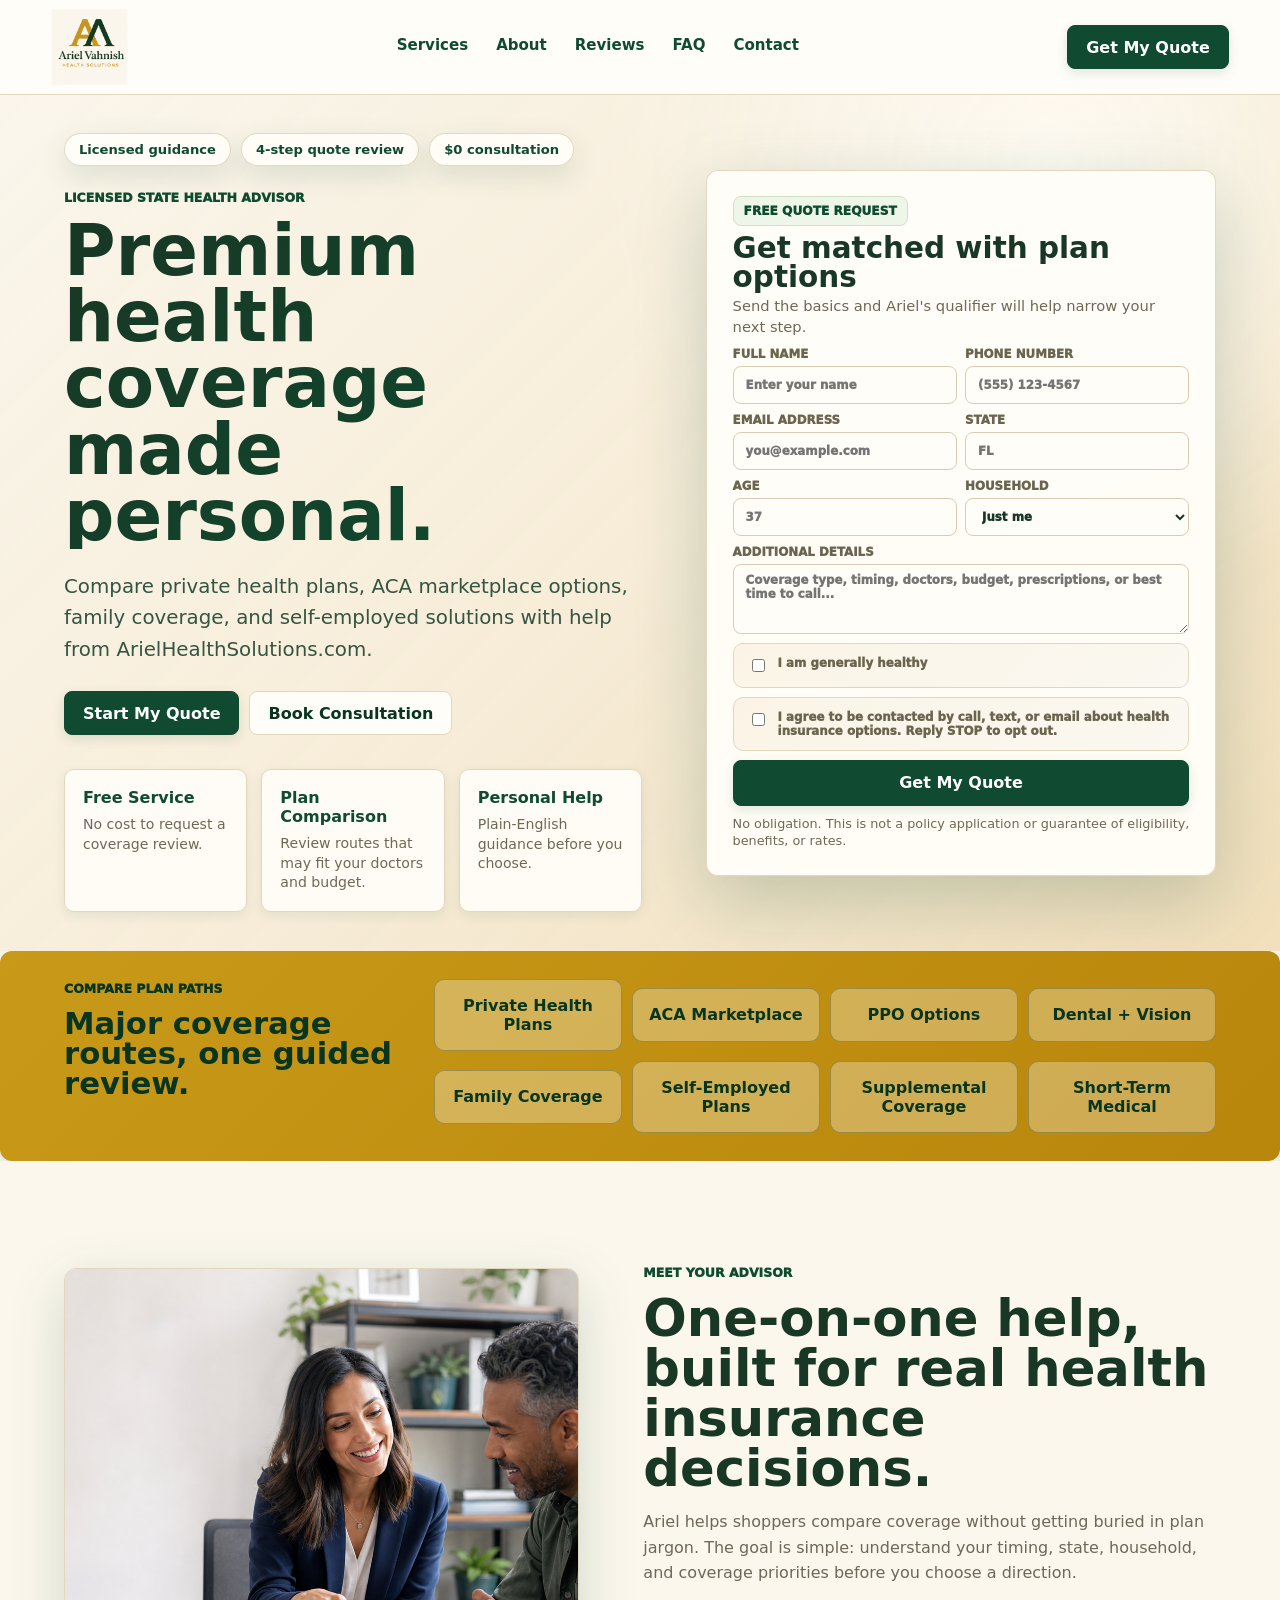
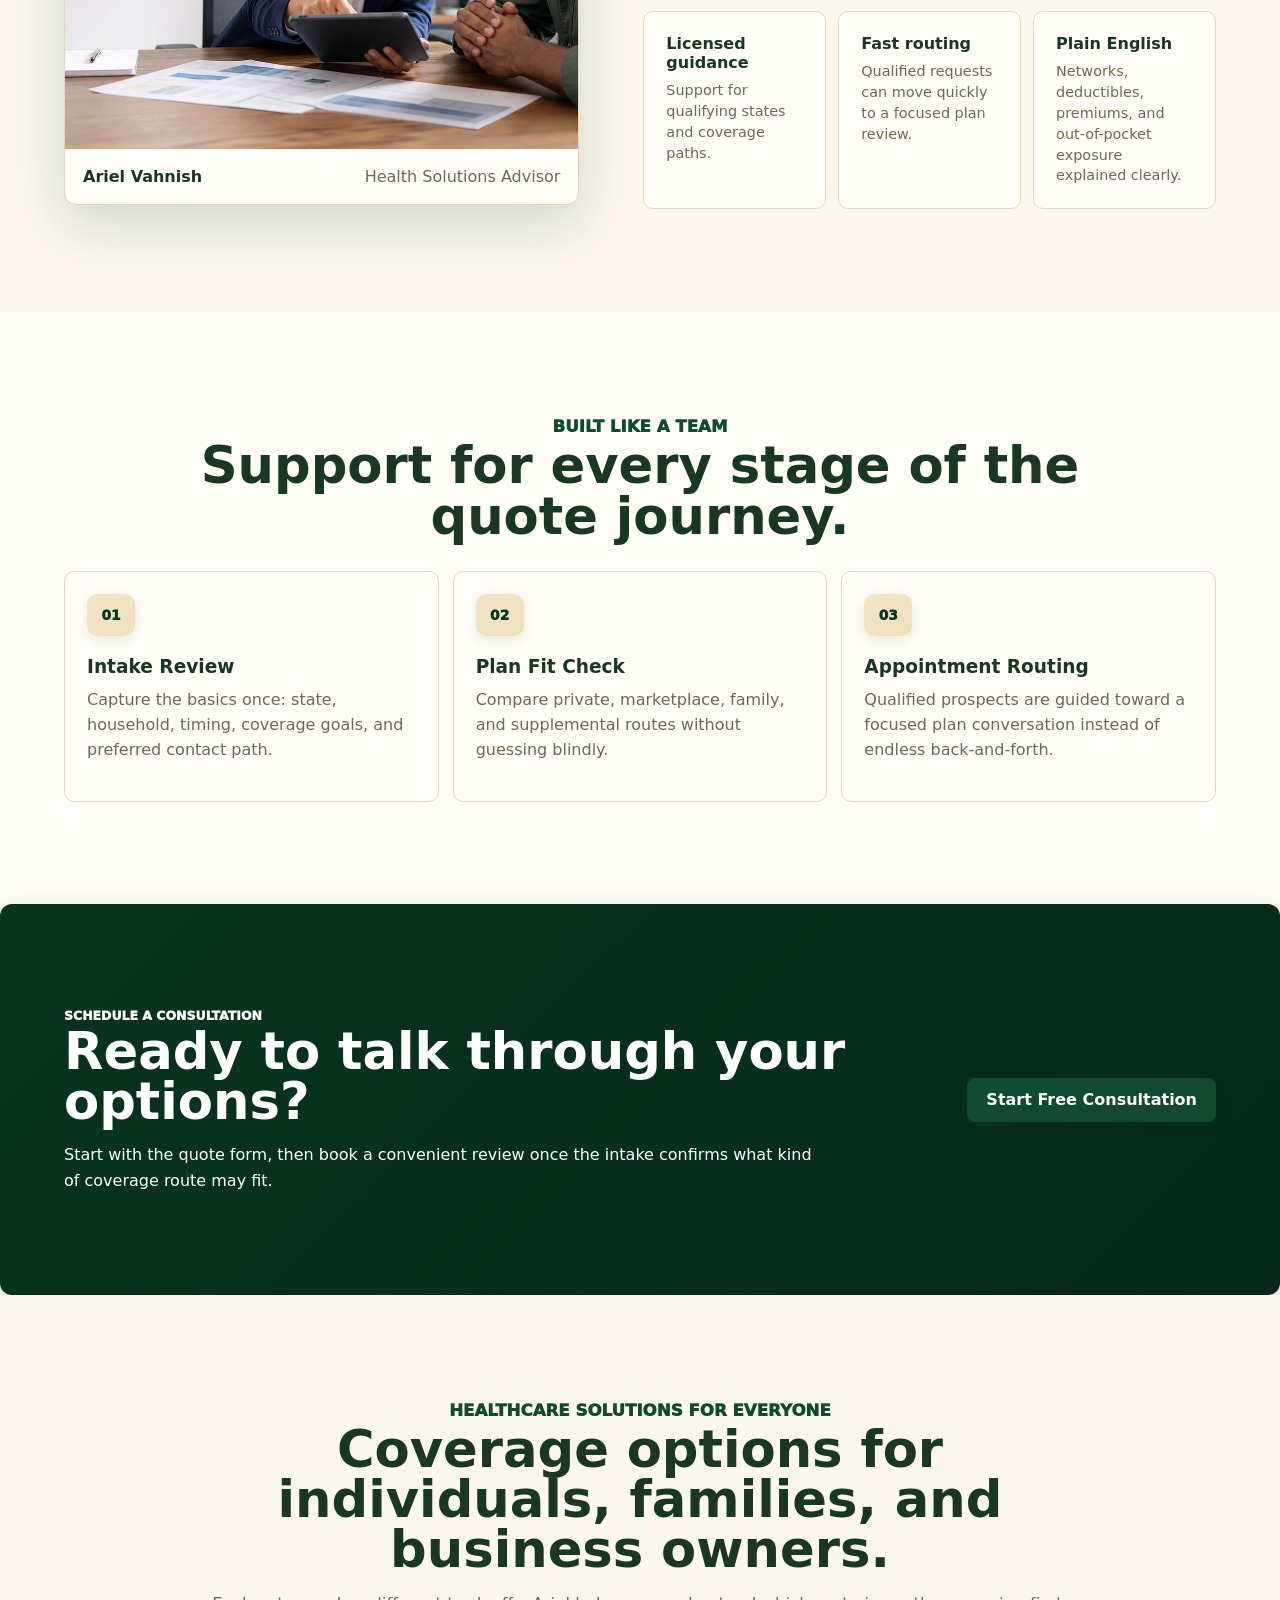
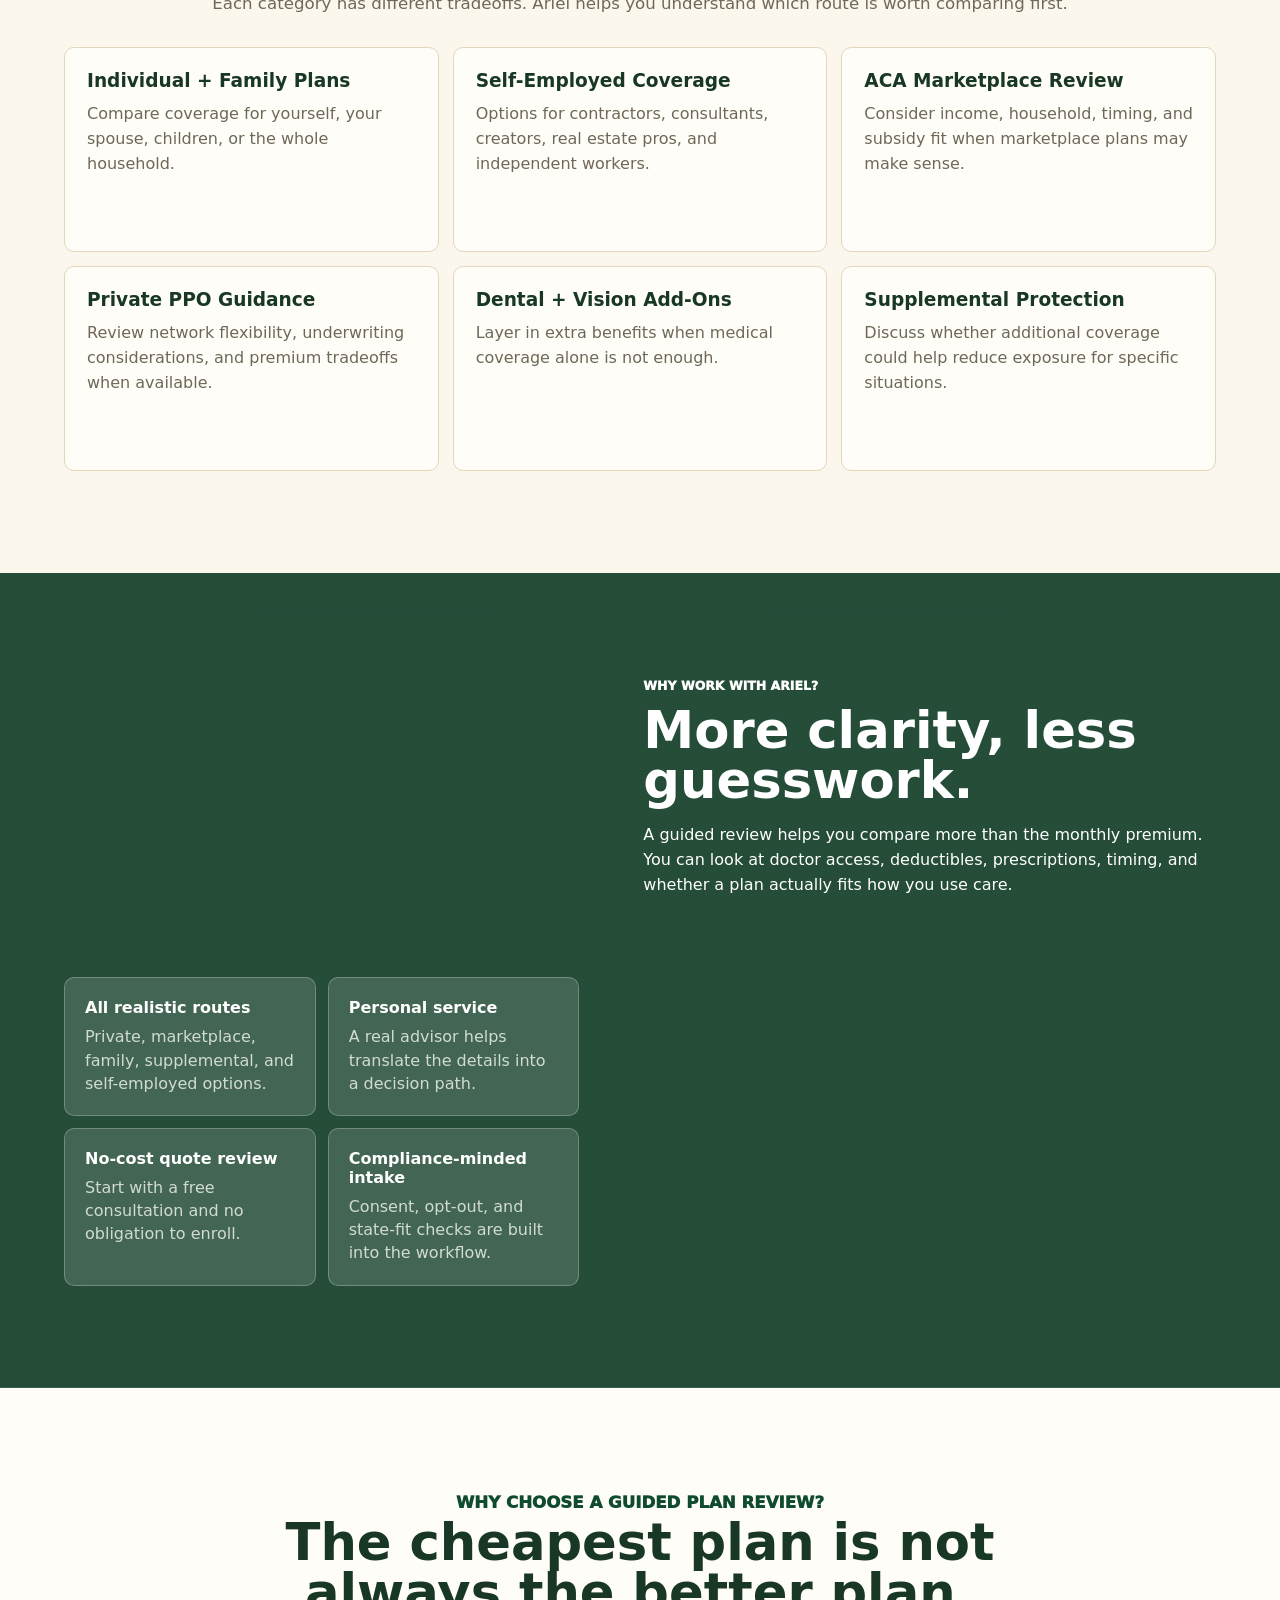
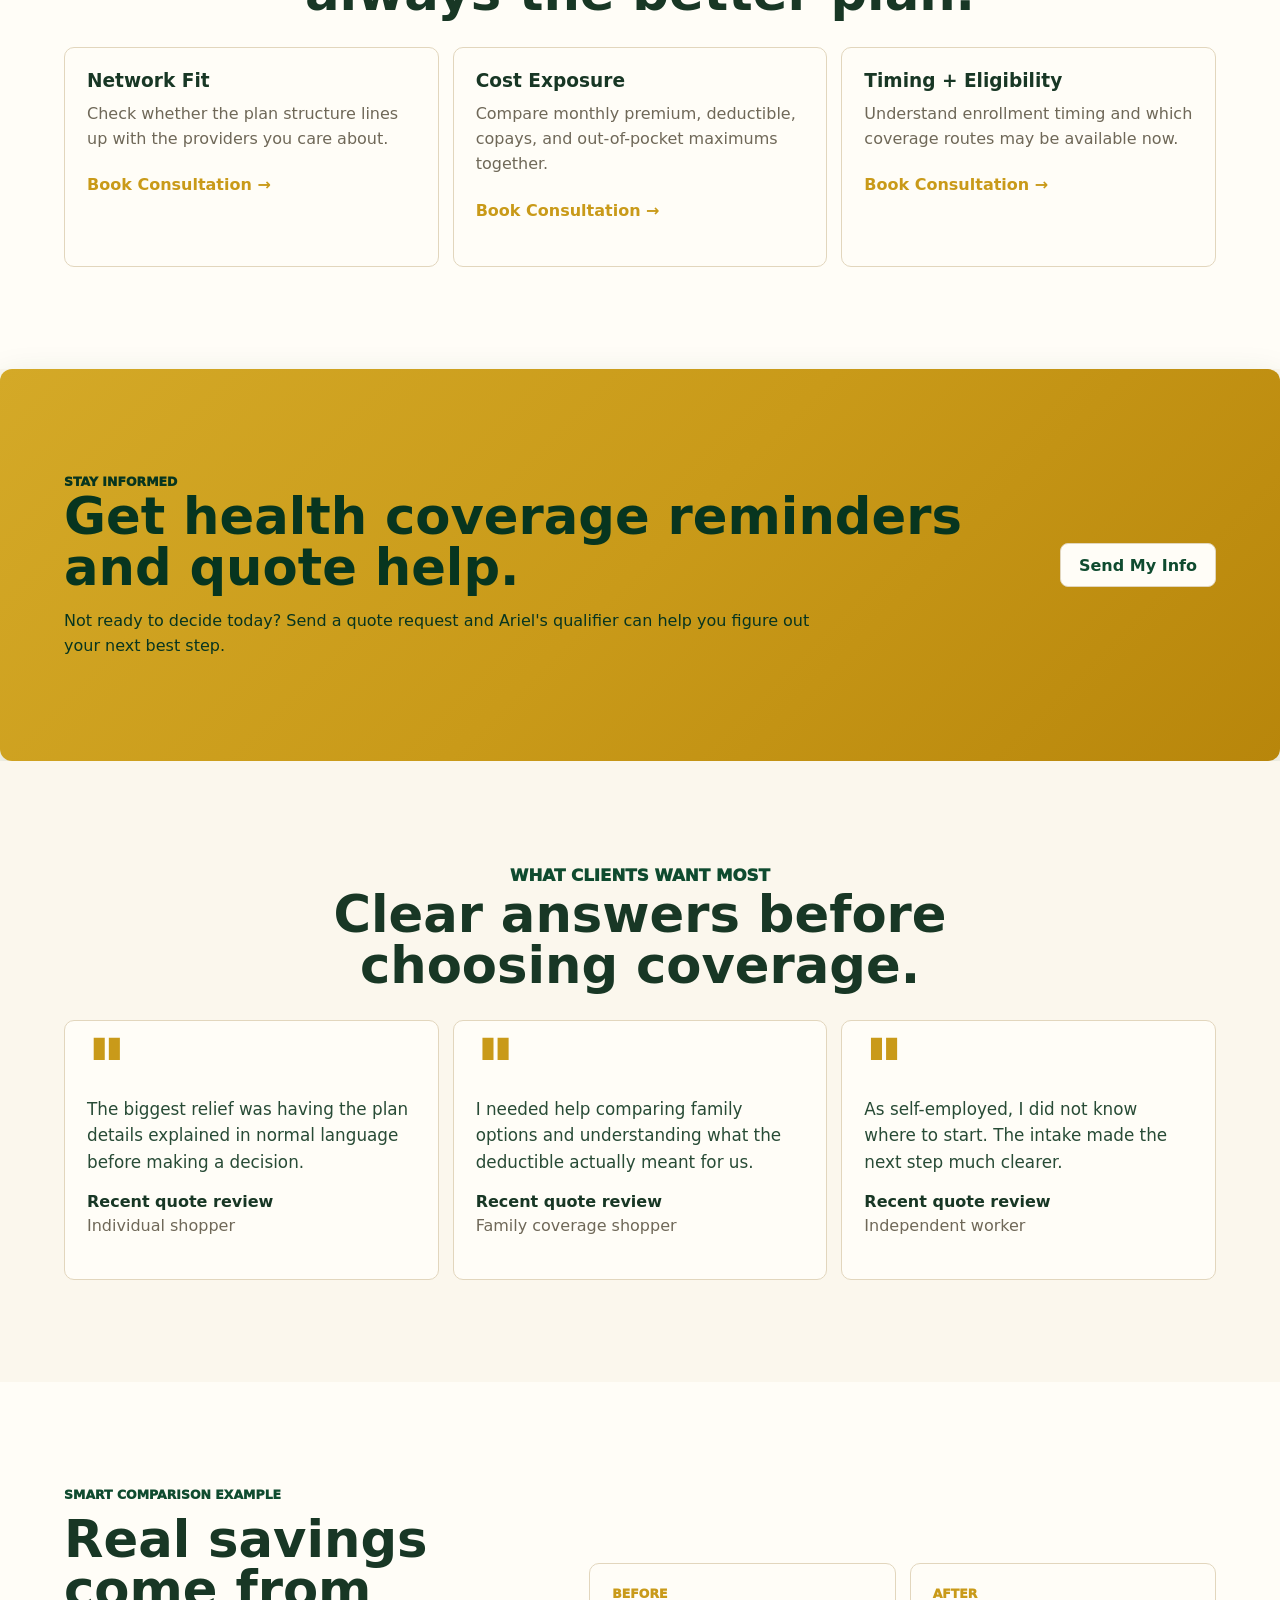
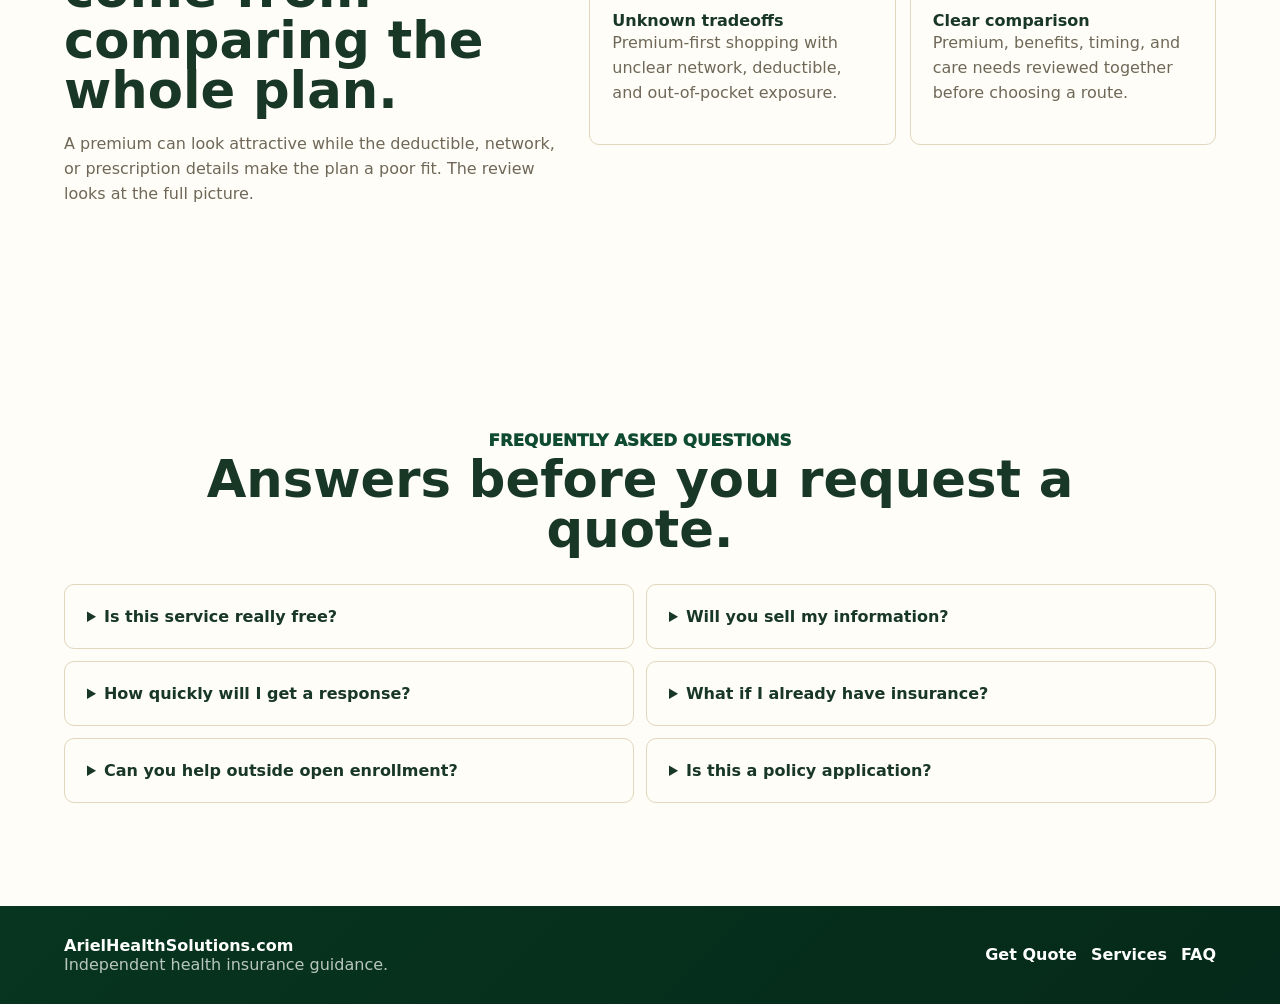
==== commit a6198d54: "Revert to original site.css link" ====
--- a/static/site.css
+++ b/static/site.css
@@ -1115,4 +1115,831 @@
     width: 100%;
   }
 }
+
+body:has(.shell) {
+  background: #f4f6f8;
+  color: #17202a;
+}
+
+.shell {
+  display: grid;
+  gap: 16px;
+  margin: 0 auto;
+  max-width: 1680px;
+  padding: 16px;
+}
+
+.shell h1,
+.shell h2,
+.shell h3,
+.shell p {
+  margin: 0;
+}
+
+.shell h1 {
+  background: none;
+  color: #17202a;
+  font-size: 1.62rem;
+  line-height: 1.1;
+  max-width: none;
+  -webkit-text-fill-color: currentColor;
+}
+
+.shell h2 {
+  color: #17202a;
+  font-size: 1rem;
+  line-height: 1.2;
+}
+
+.shell h3 {
+  color: #303b47;
+  font-size: 0.86rem;
+  line-height: 1.2;
+}
+
+.shell p {
+  color: #667281;
+  font-size: 0.88rem;
+  line-height: 1.35;
+}
+
+.topbar {
+  align-items: center;
+  background: #ffffff;
+  border: 1px solid #dce3ea;
+  border-radius: 8px;
+  box-shadow: 0 1px 2px rgba(22, 31, 43, 0.05);
+  display: flex;
+  gap: 16px;
+  justify-content: space-between;
+  padding: 14px 16px;
+  position: sticky;
+  top: 12px;
+  z-index: 10;
+}
+
+.top-actions {
+  align-items: center;
+  display: flex;
+  flex-wrap: wrap;
+  gap: 6px;
+  justify-content: flex-end;
+}
+
+.icon-button,
+.setup-actions button,
+.segmented button,
+.action-stack button,
+.action-stack a,
+.tabs button,
+.thread-form button,
+.compact-form button,
+.ai-form button,
+.shell .primary-button,
+.panel-heading button {
+  align-items: center;
+  background: #ffffff;
+  border: 1px solid #cfd8e3;
+  border-radius: 7px;
+  box-shadow: none;
+  color: #243141;
+  cursor: pointer;
+  display: inline-flex;
+  font-size: 0.78rem;
+  font-weight: 800;
+  justify-content: center;
+  min-height: 34px;
+  padding: 0 10px;
+  transition: background 0.15s ease, border-color 0.15s ease, color 0.15s ease;
+  width: auto;
+}
+
+.icon-button:hover,
+.setup-actions button:hover,
+.segmented button:hover,
+.action-stack button:hover,
+.action-stack a:hover,
+.tabs button:hover,
+.thread-form button:hover,
+.compact-form button:hover,
+.ai-form button:hover,
+.panel-heading button:hover {
+  background: #eef5ff;
+  border-color: #8fb4df;
+  color: #174b80;
+  transform: none;
+}
+
+.shell .primary-button {
+  background: #176b4d;
+  border-color: #176b4d;
+  color: #ffffff;
+  min-height: 38px;
+  width: 100%;
+}
+
+.shell .primary-button:hover {
+  background: #0f543b;
+  border-color: #0f543b;
+  transform: none;
+}
+
+.status-pill {
+  align-items: center;
+  background: #eef2f6;
+  border: 1px solid #d8e0e8;
+  border-radius: 999px;
+  color: #4d5b69;
+  display: inline-flex;
+  font-size: 0.75rem;
+  font-weight: 850;
+  min-height: 28px;
+  padding: 0 10px;
+  white-space: nowrap;
+}
+
+.status-pill.needs_setup,
+.priority-item.danger {
+  background: #fff2f0;
+  border-color: #ffc9c2;
+  color: #aa2e1f;
+}
+
+.status-pill.needs_attention,
+.priority-item.warning {
+  background: #fff8e5;
+  border-color: #f0d58a;
+  color: #7a5700;
+}
+
+.status-pill.smooth,
+.priority-item.success {
+  background: #edf8f1;
+  border-color: #b8dfc5;
+  color: #176b3f;
+}
+
+.muted-pill,
+.priority-item.info {
+  background: #eef5ff;
+  border-color: #c9ddf4;
+  color: #2e5f91;
+}
+
+.kpi-grid {
+  display: grid;
+  gap: 10px;
+  grid-template-columns: repeat(6, minmax(0, 1fr));
+}
+
+.kpi,
+.autopilot-panel,
+.intake-panel,
+.lead-board,
+.setup-panel,
+.alerts-panel,
+.thread-panel,
+.settings-panel,
+.source-panel,
+.ai-panel,
+.flow-panel,
+.activity-panel {
+  background: #ffffff;
+  border: 1px solid #dce3ea;
+  border-radius: 8px;
+  box-shadow: 0 1px 2px rgba(22, 31, 43, 0.05);
+}
+
+.kpi {
+  display: grid;
+  gap: 4px;
+  min-height: 74px;
+  padding: 12px;
+}
+
+.kpi span,
+.automation-card span,
+.source-row span,
+.lead-meta,
+.thread-message span,
+.activity-item span {
+  color: #6a7684;
+  font-size: 0.75rem;
+  line-height: 1.3;
+}
+
+.kpi strong {
+  color: #17202a;
+  font-size: 1.45rem;
+  line-height: 1;
+}
+
+.panel-heading,
+.board-header {
+  align-items: center;
+  border-bottom: 1px solid #edf1f5;
+  display: flex;
+  gap: 12px;
+  justify-content: space-between;
+  padding: 12px 14px;
+}
+
+.panel-heading > div,
+.board-header > div {
+  display: grid;
+  gap: 3px;
+  min-width: 0;
+}
+
+.autopilot-panel {
+  display: grid;
+  gap: 12px;
+  padding-bottom: 12px;
+}
+
+.automation-cards {
+  display: grid;
+  gap: 8px;
+  grid-template-columns: repeat(11, minmax(92px, 1fr));
+  overflow-x: auto;
+  padding: 0 12px;
+}
+
+.automation-card {
+  background: #f8fafc;
+  border: 1px solid #e4eaf0;
+  border-radius: 7px;
+  display: grid;
+  gap: 5px;
+  min-height: 62px;
+  min-width: 92px;
+  padding: 10px;
+}
+
+.automation-card strong {
+  color: #17202a;
+  font-size: 1rem;
+  line-height: 1.1;
+  overflow-wrap: anywhere;
+}
+
+.automation-priorities {
+  display: grid;
+  gap: 7px;
+  padding: 0 12px;
+}
+
+.priority-item {
+  border: 1px solid #d8e0e8;
+  border-radius: 7px;
+  font-size: 0.84rem;
+  line-height: 1.3;
+  padding: 9px 10px;
+}
+
+.workspace {
+  align-items: start;
+  display: grid;
+  gap: 16px;
+  grid-template-columns: minmax(280px, 340px) minmax(0, 1fr);
+}
+
+.intake-panel,
+.lead-board,
+.setup-panel,
+.alerts-panel,
+.thread-panel,
+.settings-panel,
+.source-panel,
+.ai-panel,
+.flow-panel,
+.activity-panel {
+  overflow: hidden;
+}
+
+.lead-form,
+.mini-tool,
+.settings-form,
+.setup-checks,
+.owner-alerts,
+.thread-messages,
+.source-metrics,
+.ai-messages,
+.activity-feed,
+.flow-panel img {
+  margin: 0;
+}
+
+.lead-form,
+.settings-form {
+  display: grid;
+  gap: 10px;
+  padding: 12px;
+}
+
+.mini-tool {
+  border-top: 1px solid #edf1f5;
+  display: grid;
+  gap: 8px;
+  padding: 12px;
+}
+
+.form-pair,
+.field-grid {
+  display: grid;
+  gap: 8px;
+  grid-template-columns: repeat(2, minmax(0, 1fr));
+}
+
+.shell label {
+  color: #566372;
+  font-size: 0.7rem;
+  font-weight: 850;
+  gap: 5px;
+  letter-spacing: 0;
+  text-transform: uppercase;
+}
+
+.shell input,
+.shell select,
+.shell textarea {
+  background: #ffffff;
+  border: 1px solid #cfd8e3;
+  border-radius: 7px;
+  color: #17202a;
+  font-size: 0.86rem;
+  min-height: 36px;
+  padding: 8px 10px;
+  transition: border-color 0.15s ease, box-shadow 0.15s ease;
+}
+
+.shell textarea {
+  min-height: 72px;
+}
+
+.shell input:focus,
+.shell select:focus,
+.shell textarea:focus {
+  background: #ffffff;
+  border-color: #4b8cca;
+  box-shadow: 0 0 0 3px rgba(75, 140, 202, 0.16);
+  transform: none;
+}
+
+.toggle-row {
+  background: #f8fafc;
+  border: 1px solid #e4eaf0;
+  border-radius: 7px;
+  display: grid;
+  gap: 6px;
+  grid-template-columns: repeat(3, minmax(0, 1fr));
+  padding: 8px;
+}
+
+.toggle-row label {
+  align-items: center;
+  color: #303b47;
+  display: flex;
+  font-size: 0.76rem;
+  gap: 6px;
+  text-transform: none;
+}
+
+.toggle-row input {
+  min-height: auto;
+  width: auto;
+}
+
+.compact-form,
+.thread-form,
+.ai-form {
+  display: grid;
+  gap: 8px;
+  grid-template-columns: minmax(88px, 0.32fr) minmax(0, 1fr) auto;
+}
+
+.ai-form {
+  grid-template-columns: minmax(0, 1fr) auto;
+  padding: 10px;
+}
+
+.segmented,
+.tabs {
+  align-items: center;
+  background: #f1f4f7;
+  border: 1px solid #dce3ea;
+  border-radius: 8px;
+  display: flex;
+  gap: 3px;
+  padding: 3px;
+}
+
+.segmented button,
+.tabs button {
+  background: transparent;
+  border-color: transparent;
+  min-height: 30px;
+}
+
+.segmented button.active,
+.tabs button.active {
+  background: #ffffff;
+  border-color: #cfd8e3;
+  color: #174b80;
+}
+
+.table-wrap {
+  overflow: auto;
+}
+
+table {
+  border-collapse: collapse;
+  min-width: 980px;
+  width: 100%;
+}
+
+th {
+  background: #f8fafc;
+  border-bottom: 1px solid #dce3ea;
+  color: #5a6675;
+  font-size: 0.72rem;
+  font-weight: 900;
+  padding: 9px 10px;
+  position: sticky;
+  text-align: left;
+  text-transform: uppercase;
+  top: 0;
+  z-index: 1;
+}
+
+td {
+  border-bottom: 1px solid #edf1f5;
+  color: #263241;
+  font-size: 0.86rem;
+  padding: 10px;
+  vertical-align: top;
+}
+
+tbody tr:hover {
+  background: #f9fbfd;
+}
+
+.lead-name {
+  color: #17202a;
+  font-weight: 900;
+  margin-bottom: 4px;
+}
+
+.lead-meta {
+  display: block;
+  max-width: 360px;
+}
+
+.score,
+.stage-pill {
+  align-items: center;
+  border-radius: 999px;
+  display: inline-flex;
+  font-size: 0.76rem;
+  font-weight: 900;
+  min-height: 26px;
+  padding: 0 9px;
+}
+
+.score {
+  background: #edf8f1;
+  color: #176b3f;
+}
+
+.stage-pill {
+  background: #eef2f6;
+  color: #4d5b69;
+}
+
+.stage-pill.NEW {
+  background: #eef5ff;
+  color: #2e5f91;
+}
+
+.stage-pill.TRIAGE,
+.stage-pill.QUALIFIED {
+  background: #fff8e5;
+  color: #7a5700;
+}
+
+.stage-pill.READY,
+.stage-pill.WON {
+  background: #edf8f1;
+  color: #176b3f;
+}
+
+.stage-pill.LOST,
+.stage-pill.SUPPRESSED {
+  background: #fff2f0;
+  color: #aa2e1f;
+}
+
+.action-stack {
+  display: flex;
+  flex-wrap: wrap;
+  gap: 6px;
+}
+
+.lower-grid {
+  align-items: start;
+  display: grid;
+  gap: 16px;
+  grid-template-columns: repeat(12, minmax(0, 1fr));
+}
+
+.setup-panel,
+.alerts-panel,
+.thread-panel {
+  grid-column: span 4;
+}
+
+.settings-panel {
+  grid-column: span 6;
+}
+
+.source-panel,
+.ai-panel {
+  grid-column: span 3;
+}
+
+.flow-panel,
+.activity-panel {
+  grid-column: span 6;
+}
+
+.setup-checks,
+.owner-alerts,
+.source-metrics,
+.activity-feed {
+  display: grid;
+  gap: 8px;
+  max-height: 360px;
+  overflow: auto;
+  padding: 12px;
+}
+
+.setup-check,
+.owner-alert,
+.activity-item,
+.source-row {
+  background: #f8fafc;
+  border: 1px solid #e4eaf0;
+  border-radius: 7px;
+  padding: 10px;
+}
+
+.setup-check {
+  align-items: start;
+  display: grid;
+  gap: 9px;
+  grid-template-columns: auto 1fr;
+}
+
+.setup-check .mark {
+  align-items: center;
+  border-radius: 50%;
+  display: inline-flex;
+  font-size: 0.75rem;
+  font-weight: 950;
+  height: 24px;
+  justify-content: center;
+  width: 24px;
+}
+
+.setup-check.ok .mark {
+  background: #dff3e6;
+  color: #176b3f;
+}
+
+.setup-check.missing .mark {
+  background: #fff0d0;
+  color: #7a5700;
+}
+
+.setup-check strong,
+.owner-alert strong,
+.activity-item strong,
+.source-row strong {
+  color: #17202a;
+  display: block;
+  font-size: 0.86rem;
+  line-height: 1.25;
+}
+
+.setup-check p,
+.owner-alert p,
+.activity-item p {
+  font-size: 0.8rem;
+  margin-top: 3px;
+}
+
+.setup-actions {
+  border-top: 1px solid #edf1f5;
+  display: flex;
+  flex-wrap: wrap;
+  gap: 8px;
+  padding: 12px;
+}
+
+.thread-messages,
+.ai-messages {
+  display: grid;
+  gap: 8px;
+  height: 300px;
+  overflow: auto;
+  padding: 12px;
+}
+
+.thread-empty,
+.ai-message,
+.thread-message {
+  background: #f8fafc;
+  border: 1px solid #e4eaf0;
+  border-radius: 7px;
+  color: #263241;
+  font-size: 0.86rem;
+  line-height: 1.4;
+  padding: 10px;
+}
+
+.thread-message.outbound,
+.ai-message.assistant {
+  background: #eef5ff;
+  border-color: #c9ddf4;
+}
+
+.thread-message.inbound,
+.ai-message.user {
+  background: #edf8f1;
+  border-color: #b8dfc5;
+}
+
+.thread-message.internal {
+  background: #fff8e5;
+  border-color: #f0d58a;
+}
+
+.thread-form {
+  border-top: 1px solid #edf1f5;
+  padding: 10px;
+}
+
+.settings-form {
+  grid-template-columns: repeat(2, minmax(0, 1fr));
+  max-height: 480px;
+  overflow: auto;
+}
+
+.settings-form .wide,
+.settings-help.wide {
+  grid-column: 1 / -1;
+}
+
+.settings-help {
+  background: #eef5ff;
+  border: 1px solid #c9ddf4;
+  border-radius: 7px;
+  color: #315f8e;
+  display: grid;
+  gap: 3px;
+  font-size: 0.78rem;
+  padding: 9px 10px;
+}
+
+.settings-help a,
+.inline-link,
+.flow-panel a {
+  color: #1769aa;
+  font-weight: 900;
+}
+
+.source-row {
+  align-items: center;
+  display: grid;
+  gap: 8px;
+  grid-template-columns: minmax(0, 1.4fr) repeat(4, minmax(54px, 0.45fr));
+}
+
+.source-row > div:not(:first-child) {
+  text-align: right;
+}
+
+.flow-panel img {
+  display: block;
+  max-height: 360px;
+  object-fit: contain;
+  padding: 12px;
+  width: 100%;
+}
+
+.activity-panel .tabs {
+  border: 0;
+  border-bottom: 1px solid #edf1f5;
+  border-radius: 0;
+  justify-content: flex-start;
+  padding: 10px 12px;
+}
+
+dialog {
+  border: 1px solid #dce3ea;
+  border-radius: 8px;
+  box-shadow: 0 24px 72px rgba(22, 31, 43, 0.2);
+  max-width: 560px;
+  width: min(560px, calc(100vw - 28px));
+}
+
+dialog::backdrop {
+  background: rgba(23, 32, 42, 0.35);
+}
+
+.dialog-body,
+.action-form {
+  display: grid;
+  gap: 12px;
+}
+
+.dialog-actions {
+  display: flex;
+  gap: 8px;
+  justify-content: flex-end;
+}
+
+@media (max-width: 1180px) {
+  .kpi-grid {
+    grid-template-columns: repeat(3, minmax(0, 1fr));
+  }
+
+  .workspace {
+    grid-template-columns: 1fr;
+  }
+
+  .setup-panel,
+  .alerts-panel,
+  .thread-panel,
+  .settings-panel,
+  .source-panel,
+  .ai-panel,
+  .flow-panel,
+  .activity-panel {
+    grid-column: span 6;
+  }
+}
+
+@media (max-width: 760px) {
+  .shell {
+    padding: 10px;
+  }
+
+  .topbar,
+  .board-header,
+  .panel-heading {
+    align-items: flex-start;
+    flex-direction: column;
+  }
+
+  .top-actions,
+  .segmented,
+  .setup-actions {
+    justify-content: flex-start;
+    width: 100%;
+  }
+
+  .kpi-grid,
+  .form-pair,
+  .toggle-row,
+  .settings-form,
+  .compact-form,
+  .thread-form,
+  .ai-form {
+    grid-template-columns: 1fr;
+  }
+
+  .setup-panel,
+  .alerts-panel,
+  .thread-panel,
+  .settings-panel,
+  .source-panel,
+  .ai-panel,
+  .flow-panel,
+  .activity-panel {
+    grid-column: 1 / -1;
+  }
+
+  .source-row {
+    grid-template-columns: repeat(2, minmax(0, 1fr));
+  }
+
+  .source-row > div:first-child {
+    grid-column: 1 / -1;
+  }
+
+  .source-row > div:not(:first-child) {
+    text-align: left;
+  }
+}
 /* Cache bust 1782755753 */
